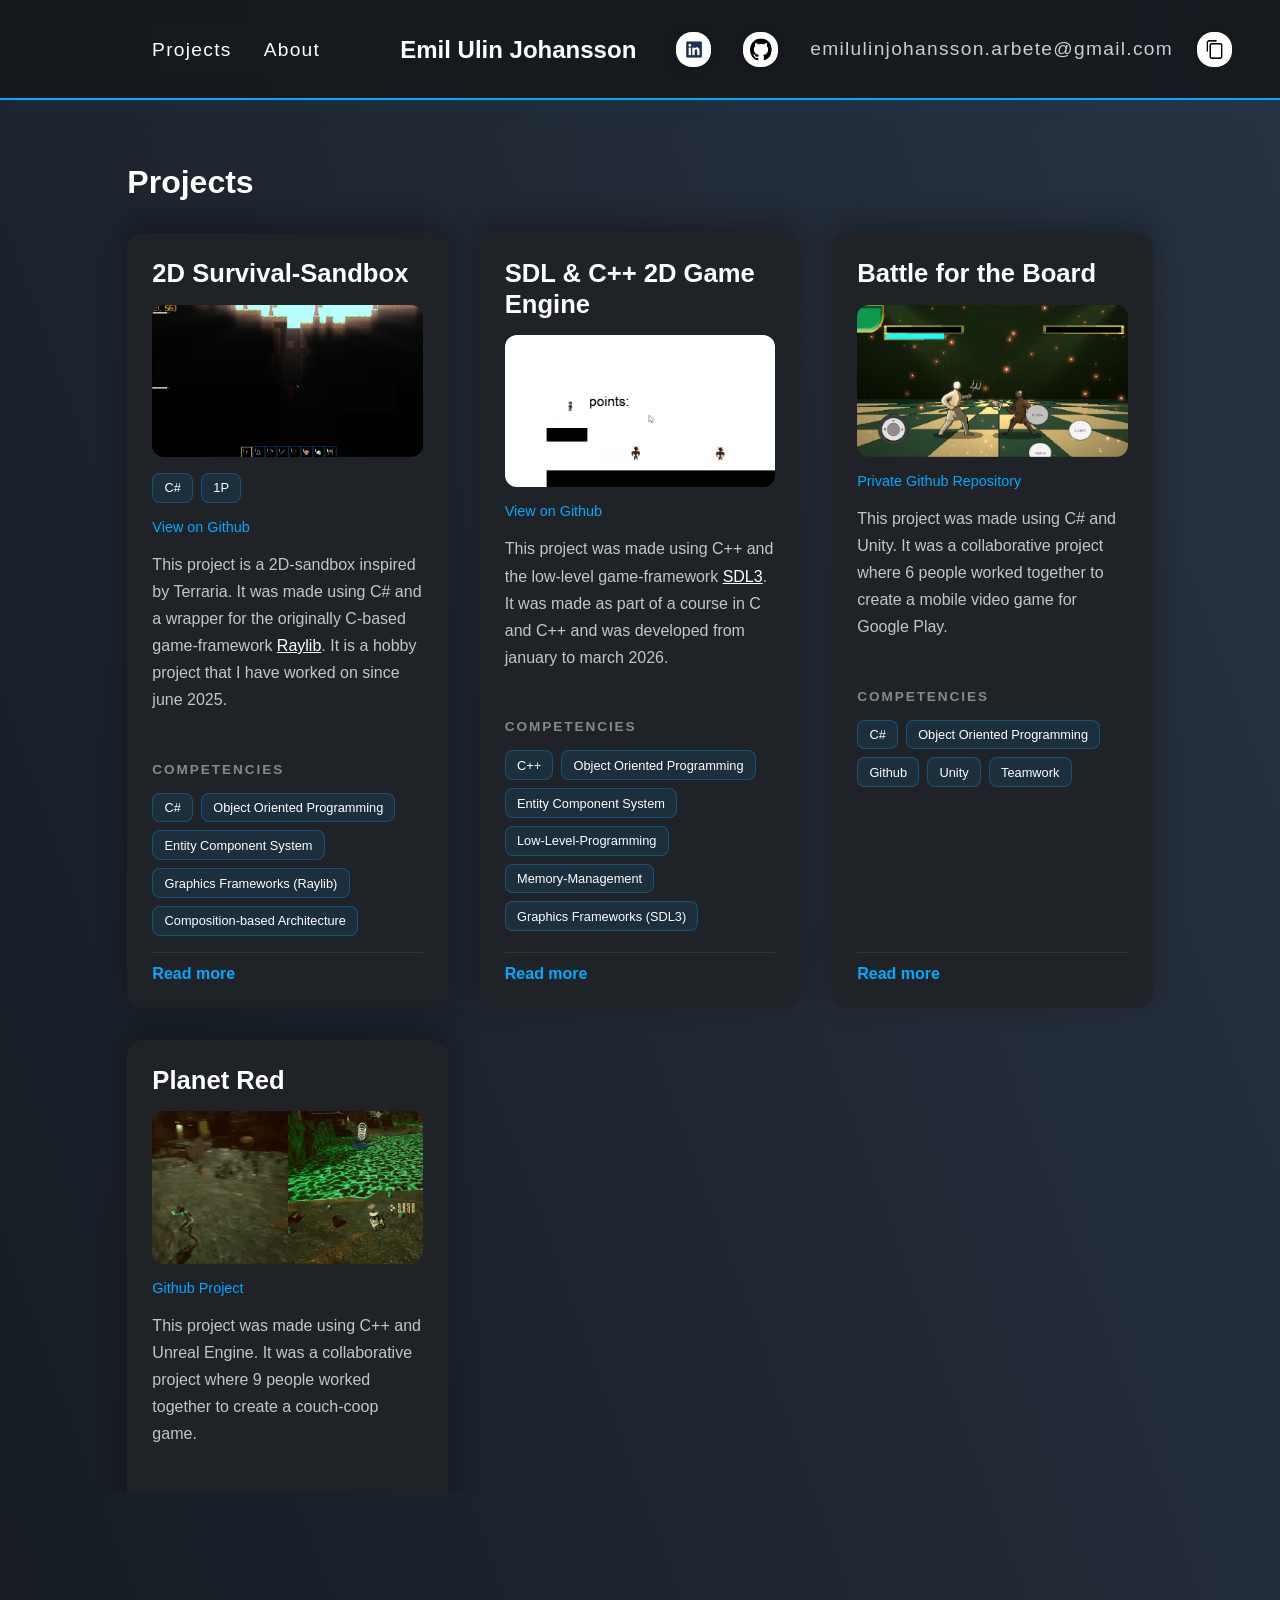
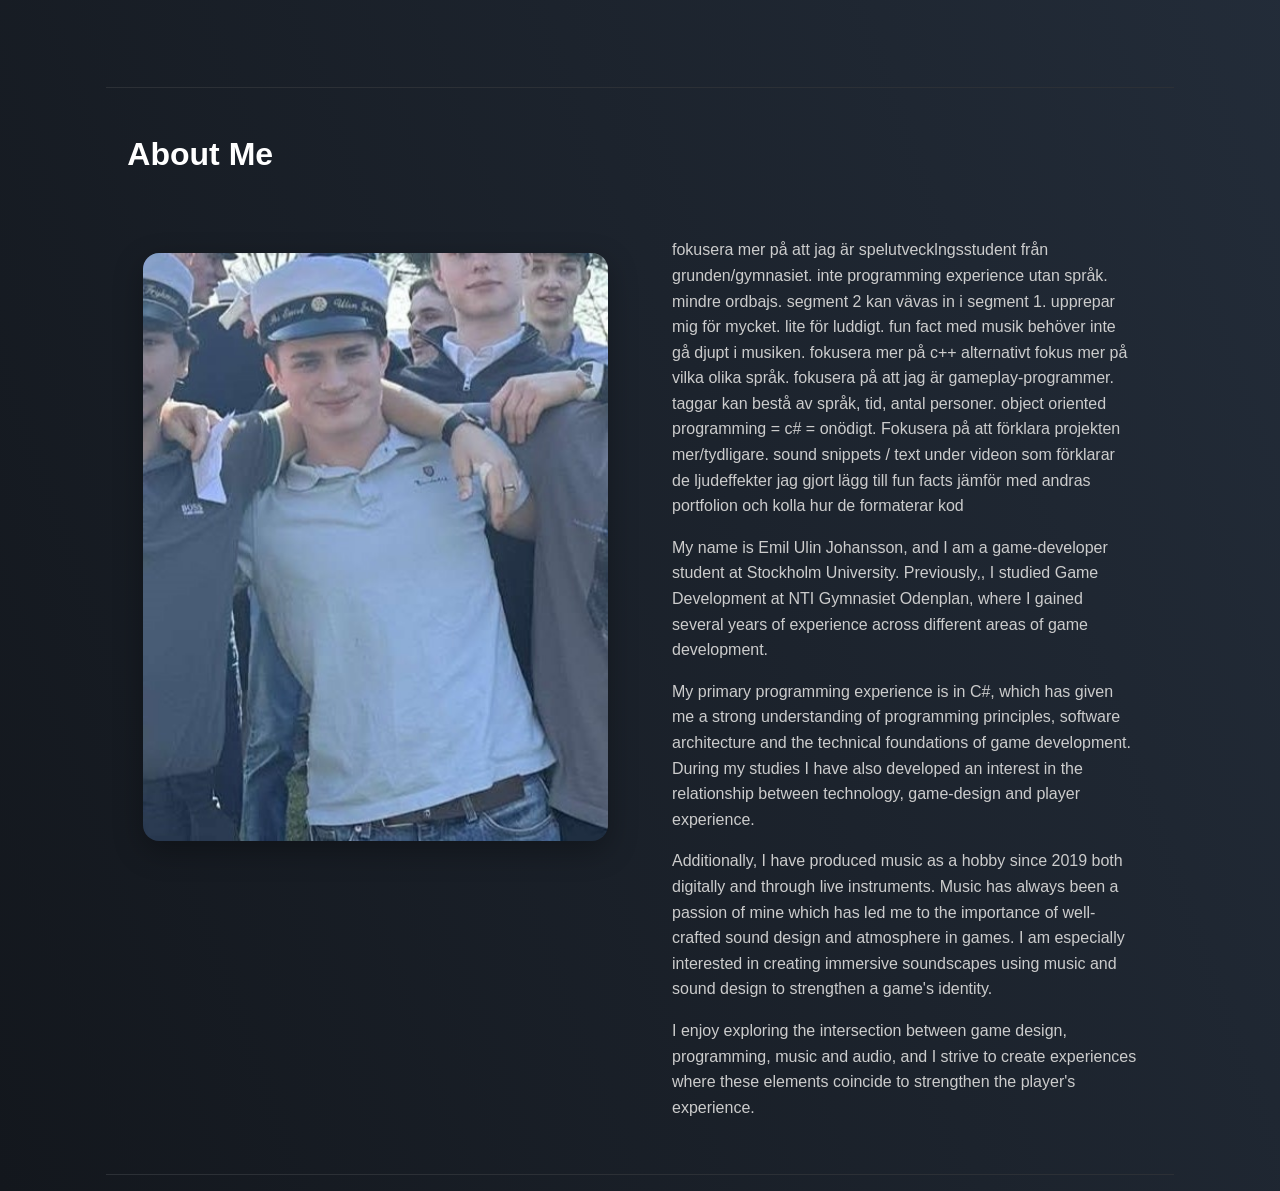
==== index.html @ 8c4f2441 "Update index.html" ====
<!DOCTYPE html>
<html lang="en">

<head>
    <meta charset="UTF-8">
    <meta name="viewport" content="width=device-width, initial-scale=1.0">
    <title>Emil Ulin Johansson</title>
    <link rel="stylesheet" href="styles.css">
    <link rel="stylesheet" href="https://cdnjs.cloudflare.com/ajax/libs/animate.css/4.1.1/animate.min.css" />
    <link rel="stylesheet" href="projectstyles.css">
    <script src="script.js" defer></script>
</head>

<body>

    <nav class="navbar">
        <ul class="nav-list">
            <!--  <li><a href="#home">Home</a></li>-->
            <li><a href="#projects">Projects</a></li>
            <li><a href="#about">About</a></li>
        </ul>
        <h1>
            Emil Ulin Johansson
        </h1>

        <ul class="nav-list">
            <li><a href="https://www.linkedin.com/in/emilulinjohansson/"><img src="linkedin-brands-solid.png"
                        alt=""></a></li>
            <li><a href="https://github.com/emilte21a"><img src="github.png" alt=""></a></li>
            <li>
                <p>emilulinjohansson.arbete@gmail.com</p><button id="copyButton" type="button"><img src="copy.png"
                        alt="copy snippet"></button>
            </li>
        </ul>

    </nav>


    <div class="container">
        <div id="projects" class="content">
            <h2>Projects</h2>
            <div class="projectscontainer" id="projectSectionContent">
                <!-- PROJECT 1-->
                <div class="projectdisplay">
                    <h1>2D Survival-Sandbox</h1>
                    <img src="sandbox.gif" alt="2D-Survival-Sandbox" class="project-image">
                    <ul>
                        <li>C#</li>
                        <li>1P</li>
                    </ul>
                    <a href="https://github.com/emilte21a/EpicRaylibGame.git">View on Github</a>
                    <p class="description">
                        This project is a 2D-sandbox inspired by Terraria. It was made using C# and a wrapper for the originally
                        C-based game-framework <a href="https://www.raylib.com/">Raylib</a>.
                        It is a hobby project that I have worked on since june 2025.
                    </p>
                    <h3>
                        Competencies
                    </h3>
                    <ul>
                        <li>C#</li>
                        <li>Object Oriented Programming</li>
                        <li>Entity Component System</li>
                        <li>Graphics Frameworks (Raylib)</li>
                        <li>Composition-based Architecture</li>
                    </ul>

                    <a href="" class="readmorebutton"> Read more</a>
                </div>
                <!-- PROJECT 2-->
                <div class="projectdisplay">
                    <h1>SDL & C++ 2D Game Engine</h1>
                    <img src="cprog.gif" alt="Project 1" class="project-image">
                    <a href="https://github.com/emilte21a/GRUPP69_PROJECT.git">View on Github</a>
                    <p class="description">
                        This project was made using C++ and the low-level game-framework <a
                            href="https://wiki.libsdl.org/SDL3/FrontPage">SDL3</a>.
                        It was made as part of a course in C and C++
                        and was developed from january to march 2026.
                    </p>
                    <h3>
                        Competencies
                    </h3>
                    <ul>
                        <li>C++</li>
                        <li>Object Oriented Programming</li>
                        <li>Entity Component System</li>
                        <li>Low-Level-Programming</li>
                        <li>Memory-Management</li>
                        <li>Graphics Frameworks (SDL3)</li>
                    </ul>

                    <a href="" class="readmorebutton"> Read more</a>
                </div>
                <!-- PROJECT 3-->
                <div class="projectdisplay">
                    <h1>Battle for the Board</h1>
                    <img src="battlefortheboard.png" alt="BattleForTheBoard" class="project-image">
                    <a>Private Github Repository</a>
                    <p class="description">
                        This project was made using C# and Unity. It was a collaborative project where 6 people
                        worked together to create a mobile video game for Google Play.
                    </p>
                    <h3>
                        Competencies
                    </h3>
                    <ul>
                        <li>C#</li>
                        <li>Object Oriented Programming</li>
                        <li>Github</li>
                        <li>Unity</li>
                        <li>Teamwork</li>
                    </ul>

                    <a href="project3.html" class="readmorebutton"> Read more</a>
                </div>
                <!-- PROJECT 4-->
                <div class="projectdisplay">
                    <h1>Planet Red</h1>
                    <img src="planetred.gif" alt="PlanetRed" class="project-image">
                    <a href="https://github.com/ericpierrkarvan/SPM26_Grupp1.git">Github Project</a>
                    <p class="description">
                        This project was made using C++ and Unreal Engine. It was a collaborative project where 9 people
                        worked together to create a couch-coop game.
                    </p>
                    <h3>
                        Competencies
                    </h3>
                    <ul>
                        <li>C++</li>
                        <li>Component Based Architecture</li>
                        <li>Github</li>
                        <li>Unreal Engine</li>
                    </ul>

                    <a href="project4.html" class="readmorebutton"> Read more</a>
                </div>
            </div>
        </div>

        <div id="about" class="content">
            <h2>About Me</h2>
            <div id="aboutSection" class="aboutSectionContent">
                <div class="project-media">
                    <img src="jag3.jpg" alt="">
                </div>
                <div>
                    <p>
                        fokusera mer på att jag är spelutvecklngsstudent från grunden/gymnasiet.
                        inte programming experience utan språk.
                        mindre ordbajs.

                        segment 2 kan vävas in i segment 1.

                        upprepar mig för mycket.

                        lite för luddigt.

                        fun fact med musik behöver inte gå djupt i musiken.

                        fokusera mer på c++ alternativt fokus mer på vilka olika språk.

                        fokusera på att jag är gameplay-programmer.

                        taggar kan bestå av språk, tid, antal personer.

                        object oriented programming = c# = onödigt.

                        Fokusera på att förklara projekten mer/tydligare.

                        sound snippets / text under videon som förklarar de ljudeffekter jag gjort

                        lägg till fun facts 

                        jämför med andras portfolion och kolla hur de formaterar kod
                    </p>
                    <p>My name is Emil Ulin Johansson, and I am a game-developer student at Stockholm University.
                        Previously,, I studied Game Development at NTI Gymnasiet Odenplan, where I gained several
                        years of
                        experience across different areas of game development.
                    </p>
                    <p>
                        My primary programming experience is in C#, which has given me a strong understanding of
                        programming principles,
                        software architecture and the technical foundations of game development. During my studies I
                        have also developed
                        an interest in the relationship between technology, game-design and player experience.
                    </p>
                    <p>
                        Additionally, I have produced music as a hobby since 2019 both digitally and through live
                        instruments.
                        Music has always been a passion of mine which has led me to the importance of well-crafted sound
                        design
                        and atmosphere in games. I am especially interested in creating immersive soundscapes using
                        music and sound
                        design to strengthen a game's identity.

                    </p>

                    <p>
                        I enjoy exploring the intersection between game design, programming, music and audio, and I
                        strive to create
                        experiences where these elements coincide to strengthen the player's experience.
                    </p>
                </div>
            </div>
        </div>
    </div>
</body>

</html>
---- styles.css ----
@keyframes fadeIn {
    0% {
        opacity: 0;
    }

    50% {
        opacity: 0.7;
    }

    100% {
        opacity: 1;
    }
}

:root {
    --bg: #1e1e1e;
    --card: #1f2227;
    --cardHover: #2c3036;
    --text: #ffffff;
    --accent: #00aaff;
    --mutedAccent: #00aaff3a;
    --navbarHeight: 100px;
}

#projects,
#about,
#home {
    scroll-margin-top: var(--navbarHeight);
}

* {
    box-sizing: border-box;
}

html {
    scroll-behavior: smooth !important;
}

body {
    background: linear-gradient(70deg, #13171d 0%, #283342 100%, #111214 100%);
    margin: 0;
    padding-top: var(--navbarHeight);
    color: var(--text);
    font-family: 'Trebuchet MS', 'Lucida Sans Unicode', 'Lucida Grande', 'Lucida Sans', Arial, sans-serif;

}

.content {
    display: flex;
    flex-direction: column;
    justify-content: center;
    height: 100%;
    padding: 2%;
    color: var(--text);

    border-bottom: 1px solid var(--cardHover);
}

.navbar {
    position: fixed;
    top: 0;
    left: 0;
    right: 0;

    display: grid;
    grid-template-columns: 1fr auto 1fr;
    justify-content: center;
    align-items: center;
    width: 100vw;
    height: var(--navbarHeight);
    padding: 0 2rem;

    color: var(--text);
    z-index: 1000;

    background: #15171acc;
    border-bottom: 2px solid var(--accent);
    backdrop-filter: blur(12px);
    -webkit-backdrop-filter: blur(12px);
    box-shadow: 0 4px 20px #00aaff14;
}

.navbar>h1 {

    font-size: 1.5rem;
    white-space: nowrap;

    color: var(--text);
}

.nav-list {
    display: flex;
    justify-content: center;
    align-items: center;
    gap: 2rem;
}

.nav-list li {
    list-style: none;
    display: flex;
    margin: 0px;
    font-size: 1.2rem;

    letter-spacing: 0.08rem;
    transition: color 0.2s ease;
    position: relative;
    align-items: center;
}

.nav-list li p {
    margin: 0 0.5rem 0 0;
    color: #ccc;
}

.nav-list li a {
    text-decoration: none;
    color: var(--text);
    display: flex;
    align-items: center;
}

.nav-list li a:hover {
    color: var(--accent);
}

.nav-list li a.active {
    color: var(--accent);
    border-bottom: 2px solid var(--accent);
    padding-bottom: 0.2rem;
}

.nav-list li a img,
.nav-list li button img {
    max-width: 35px;
    height: auto;
    padding: 0.4rem;
    background-color: var(--text);
    box-shadow: 0px 0px 10px 1px rgba(0, 0, 0, 0.2);
    border-radius: 1rem;
    display: block;
}

.nav-list li a img:hover,
.nav-list li button img:hover {
    box-shadow: 0px 0px 10px 1px var(--accent);
}

.nav-list li button {
    padding: 1rem;
    border: none;
    background: none;
}

.nav-list li button:hover {
    color: var(--accent);
}

.nav-list li button:active {

    color: var(--bg);
}

.container {
    display: flex;
    flex-direction: column;
    width: 100%;
    height: 100%;
    max-width: 1100px;
    margin: 0 auto;
    padding: 1rem;

}

h1 {
    font-size: 1.5rem;
}

h1 span {
    color: var(--accent);
}

h2 {
    font-size: 2rem;
    margin-bottom: 2rem;
}

p {
    color: #ccc;
    line-height: 1.6;
}

@media (max-width: 968px) {
    :root {
        --navbarHeight: 80px;
    }

    .navbar {
        padding: 0 1rem;
    }

    .navbar>h1 {
        font-size: 1.2rem;
    }

    .nav-list {
        gap: 1rem;
    }

    .nav-list li {
        font-size: 0.95rem;
    }
}

@media(max-width:800px) {

    :root {
        --navbarheight: 65px;
    }

    .navbar {
        display: flex;
        justify-content: space-between;
        padding: 0 1rem;
    }

    .nav-list li p {
        display: none;
    }

    .nav-list {
        gap: 0.75rem;
    }

    .nav-list li a img,
    .nav-list li button img {
        max-width: 32px;
        padding: 0.35rem;
    }
}
---- projectstyles.css ----
.projectdisplay {
    background: var(--card);
    border: 1px solid transparent;
    border-radius: 1rem;
    padding: 1.5rem;

    gap: 1rem;

    animation: fadeIn 0.6s ease forwards;

    display: flex;
    flex-direction: column;

    transition:
        background 150ms ease,
        transform 150ms ease,
        box-shadow 150ms ease,
        border-color 150ms ease;

     box-shadow:  0px -10px 30px rgba(0, 0, 0, 0.3);
}

.projectdisplay:hover {
    background: var(--cardHover);
    transform: translateY(-4px);

    box-shadow: 0 10px 30px var(--mutedAccent);
    border: 1px solid var(--accent);
}

.projectdisplay a {
    color: var(--text);
    
}

.projectdisplay a:hover {
    color: var(--accent);
}

.projectdisplay .readmorebutton {
    margin-top: auto;
    padding-top: 0.75rem;

    color: var(--accent);
    text-decoration: none;
    font-weight: bold;

    border-top: 1px solid rgba(255, 255, 255, 0.08);
}

.projectdisplay .readmorebutton:hover {
    color: var(--text);
}

.projectdisplay>a:not(.readmorebutton) {
    font-size: 0.9rem;
    color: var(--accent);
    text-decoration: none;
    width: fit-content;
}

.projectdisplay>a:not(.readmorebutton):hover {
    text-decoration: underline;
}

.projectdisplay h1 {
    font-size: clamp(1.3rem, 2vw, 1.6rem);
    line-height: 1.2;
    margin: 0;
    color: var(--text);
    overflow-wrap: break-word;
}

.projectdisplay h3 {
    margin: 0;
    padding-top: 0.5rem;

    font-size: 0.85rem;
    text-transform: uppercase;
    letter-spacing: 0.12rem;

    color: #888;
}

.description,
.project-section p {
    max-width: 750px;
    margin: 0 0 1.5rem;
    line-height: 1.7;
    color: #c5c5c5;
}


.projectdisplay ul {
    display: flex;
    flex-wrap: wrap;
    gap: 0.5rem;

    padding: 0;
    margin: 0;

    list-style: none;
}

.projectdisplay li,
.project-tags li {
    background: #00aaff1a;
    border: 1px solid #00aaff4d;
    color: var(--text);

    padding: 0.4rem 0.7rem;
    border-radius: 0.5rem;

    font-size: 0.8rem;
}

.projectscontainer {
    display: grid;
    grid-template-columns: repeat(auto-fit, minmax(300px, 1fr));
    gap: 2rem;
    align-items: stretch;
}

.project-image {
    width: 100%;
    aspect-ratio: 16 / 9;
    object-fit: cover;
    border-radius: 0.75rem;
    display: block;
}

.project-header {
    padding: 4rem 0 3rem;
    border-bottom: 1px solid var(--cardHover);
}

.project-header h1 {
    margin: 0 0 1rem;

    font-size: clamp(2.2rem, 5vw, 4rem);
    line-height: 1.1;
}

.project-section h2 {
    margin: 0 0 1.5rem;
    font-size: 2rem;
}

.project-section h3 {
    margin-top: 2rem;
    color: var(--text-subtle);
    font-size: 0.9rem;
    text-transform: uppercase;
    letter-spacing: 0.12rem;
}

.project-section {
    padding: 3rem 0;

    border-bottom: 1px solid var(--cardHover);

}

.aboutSectionContent {
    display: grid;
    grid-template-columns: repeat(auto-fit, minmax(300px, 1fr));
    gap: 2rem;
}

.aboutSectionContent div {
    padding: 1rem;
    width: 100%;
}

.aboutSectionContent div img {
    width: 100%;
}

#home header {
    font-size: 5rem;
    animation: fadeInLeft;
    animation-duration: 1s;
}

.project-tags {
    display: flex;
    flex-wrap: wrap;
    gap: 0.5rem;
    margin: 0;
    padding: 0;
    list-style: none;
}

.project-media {
    width: 100%;
    margin-top: 2rem;
}

.project-media video,
.project-media img {
    display: block;
    width: 100%;
    height: auto;
    border-radius: 1rem;
    background: var(--card);
    box-shadow: 0 10px 30px rgba(0, 0, 0, 0.3);
}

.code-block {
    overflow-x: auto;
    margin: 1rem 0 0;
    padding: 1.5rem;
    background: var(--card);
    border: 1px solid var(--card-hover);
    border-radius: 1rem;
    color: var(--text);
    font-family: 'Consolas', 'Courier New', monospace;
    line-height: 1.6;
}

.audio-list {
    display: grid;
    grid-template-columns: repeat(auto-fit, minmax(280px, 1fr));
    gap: 1rem;
    margin-top: 2rem;
}

.audio-item {
    padding: 1.5rem;
    background: var(--card);
    border: 1px solid transparent;
    border-radius: 1rem;
    transition: background 150ms ease, transform 150ms ease, border-color 150ms ease;
}

.audio-item:hover {
    background: var(--card-hover);
    border-color: var(--accent);
    transform: translateY(-3px);
}

.audio-item h3 {
    margin-top: 0;
}

.audio-item audio {
    width: 100%;
}

@media (max-width: 600px) {
    :root {
        --navbar-height: 70px;
    }

    .navbar {
        padding: 0 1rem;
    }

    .container {
        width: min(calc(100% - 2rem), var(--content-width));
    }

    .project-header {
        padding: 3rem 0 2rem;
    }

    .project-section {
        padding: 2rem 0;
    }

    .project-section h2 {
        font-size: 1.6rem;
    }
}
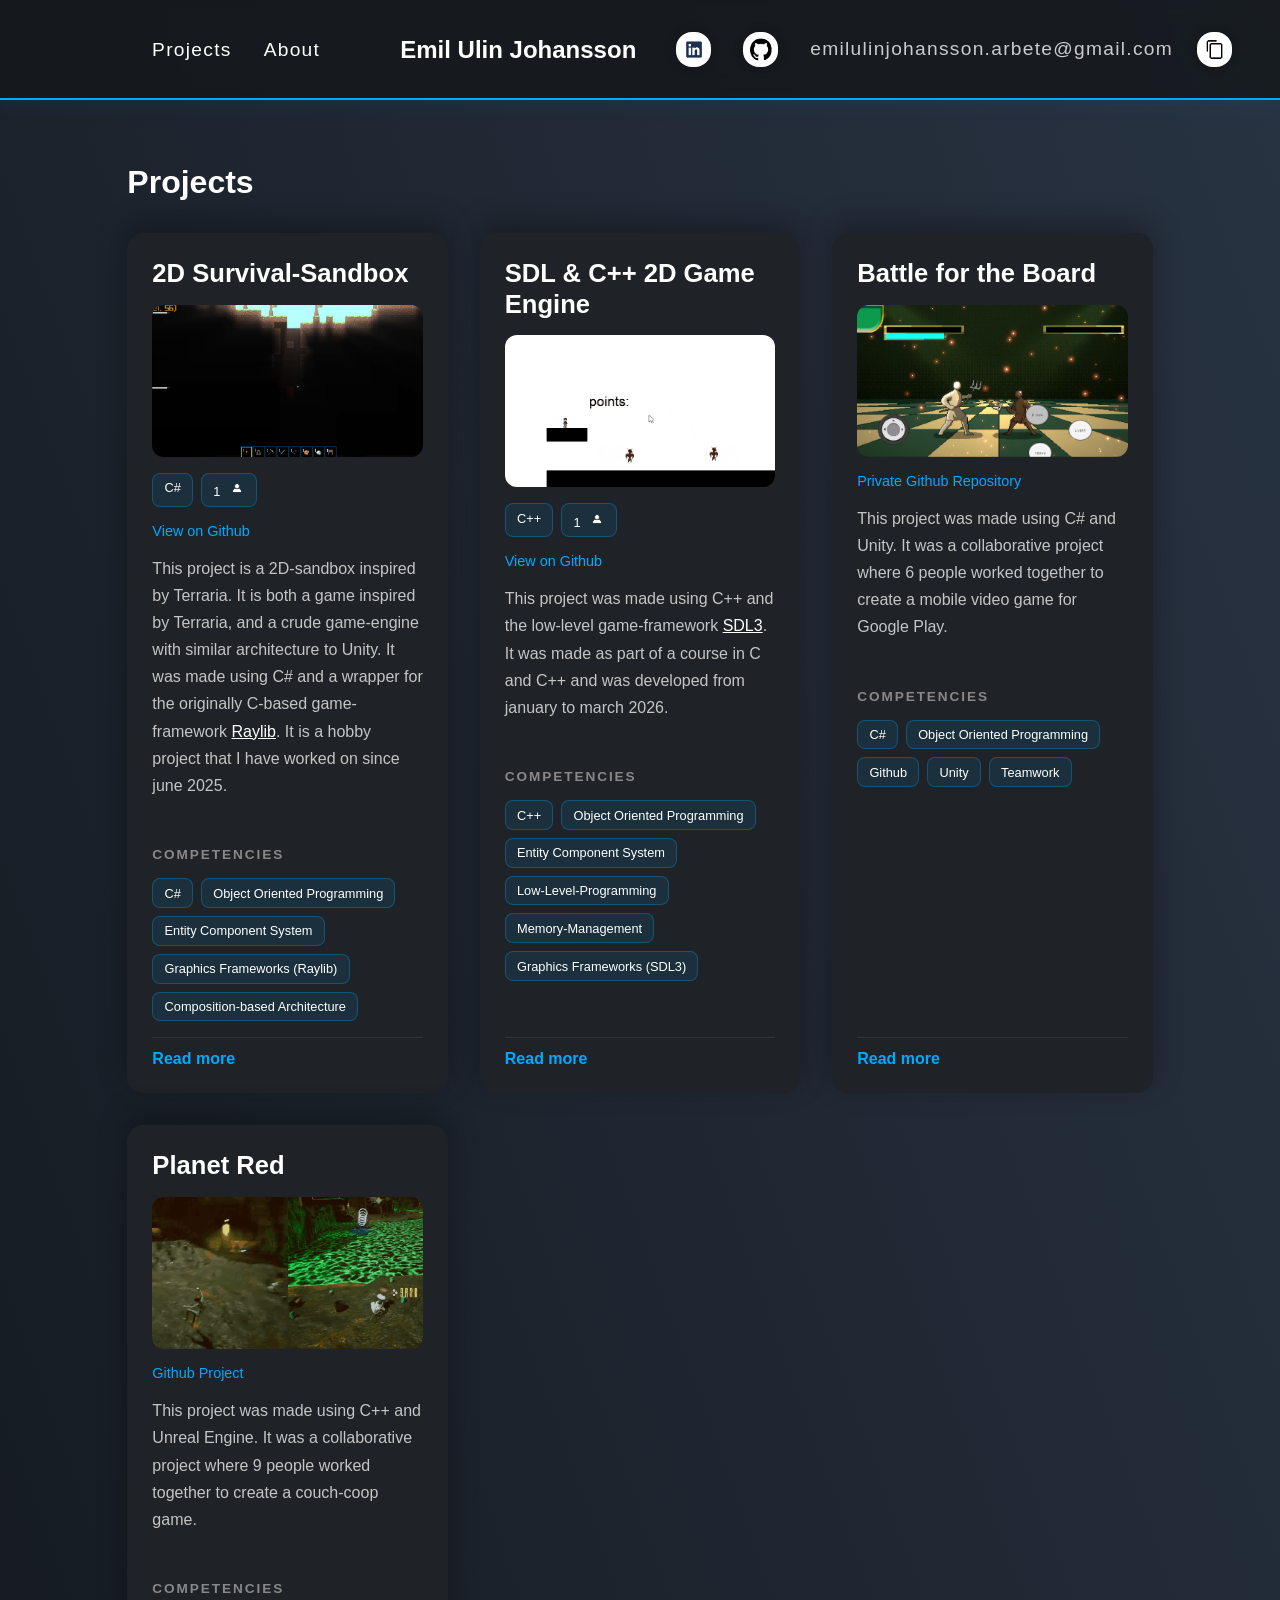
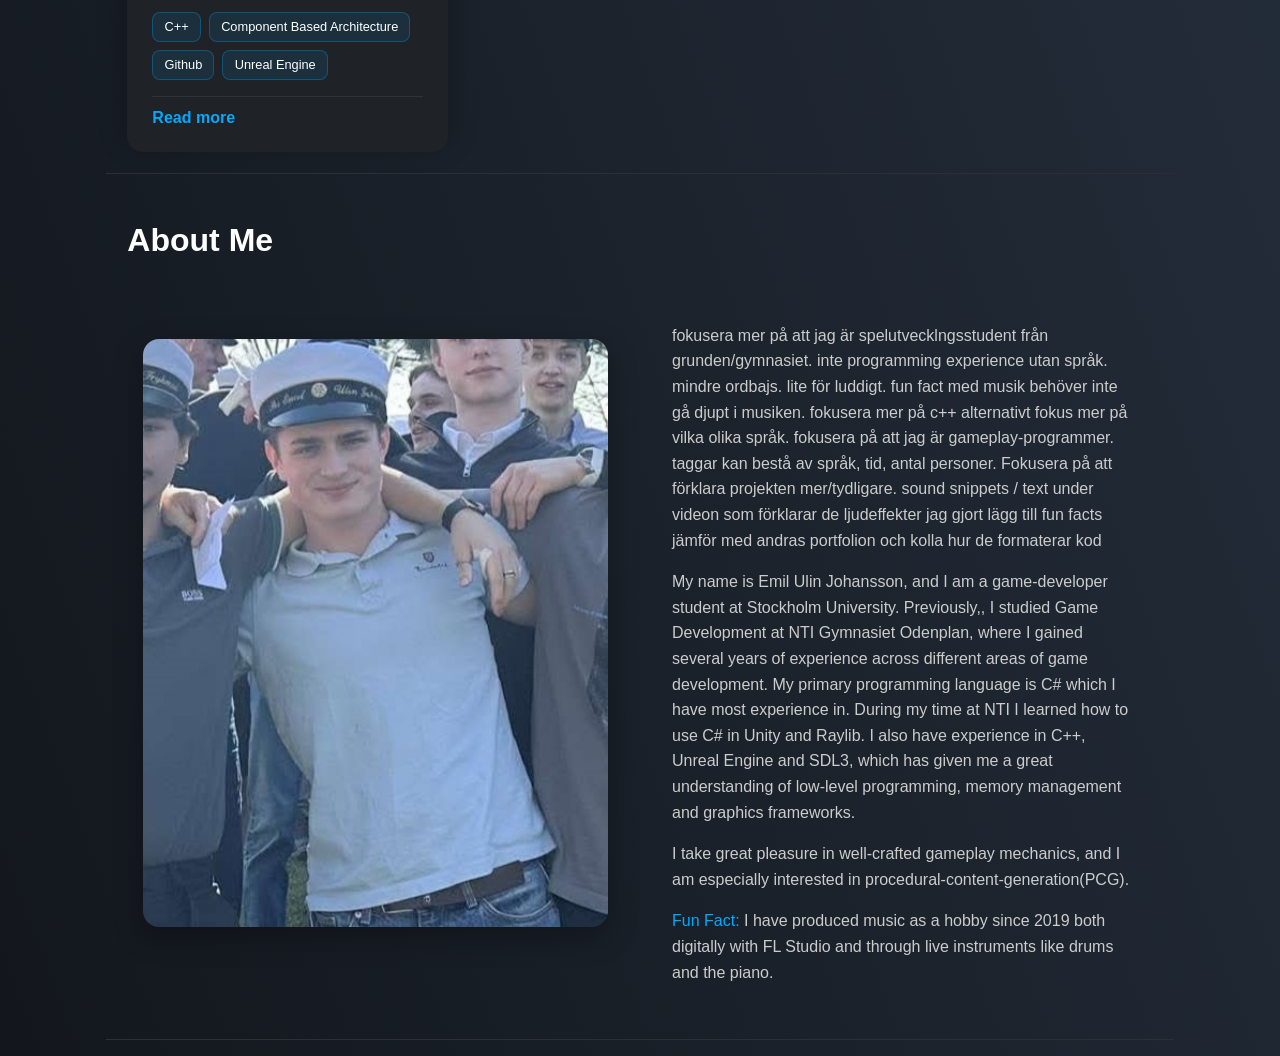
==== commit 2daaa78d: "skolarbete" ====
--- a/index.html
+++ b/index.html
@@ -46,11 +46,13 @@
                     <img src="sandbox.gif" alt="2D-Survival-Sandbox" class="project-image">
                     <ul>
                         <li>C#</li>
-                        <li>1P</li>
+                        <li>1 <img src="personicon.webp" alt="person"></li>
                     </ul>
                     <a href="https://github.com/emilte21a/EpicRaylibGame.git">View on Github</a>
                     <p class="description">
-                        This project is a 2D-sandbox inspired by Terraria. It was made using C# and a wrapper for the originally
+                        This project is a 2D-sandbox inspired by Terraria. It is both a game inspired by Terraria, and a crude game-engine 
+                        with similar architecture to Unity.
+                        It was made using C# and a wrapper for the originally
                         C-based game-framework <a href="https://www.raylib.com/">Raylib</a>.
                         It is a hobby project that I have worked on since june 2025.
                     </p>
@@ -71,6 +73,10 @@
                 <div class="projectdisplay">
                     <h1>SDL & C++ 2D Game Engine</h1>
                     <img src="cprog.gif" alt="Project 1" class="project-image">
+                    <ul>
+                        <li>C++</li>
+                        <li>1 <img src="personicon.webp" alt="person"></li>
+                    </ul>
                     <a href="https://github.com/emilte21a/GRUPP69_PROJECT.git">View on Github</a>
                     <p class="description">
                         This project was made using C++ and the low-level game-framework <a
@@ -150,10 +156,6 @@
                         inte programming experience utan språk.
                         mindre ordbajs.
 
-                        segment 2 kan vävas in i segment 1.
-
-                        upprepar mig för mycket.
-
                         lite för luddigt.
 
                         fun fact med musik behöver inte gå djupt i musiken.
@@ -163,8 +165,6 @@
                         fokusera på att jag är gameplay-programmer.
 
                         taggar kan bestå av språk, tid, antal personer.
-
-                        object oriented programming = c# = onödigt.
 
                         Fokusera på att förklara projekten mer/tydligare.
 
@@ -176,31 +176,19 @@
                     </p>
                     <p>My name is Emil Ulin Johansson, and I am a game-developer student at Stockholm University.
                         Previously,, I studied Game Development at NTI Gymnasiet Odenplan, where I gained several
-                        years of
-                        experience across different areas of game development.
+                        years of experience across different areas of game development.
+                    
+                        My primary programming language is C# which I have most experience in. During my time at NTI I 
+                        learned how to use C# in Unity and Raylib. I also have experience in C++, Unreal Engine and SDL3, which has
+                        given me a great understanding of low-level programming, memory management and graphics frameworks. 
                     </p>
                     <p>
-                        My primary programming experience is in C#, which has given me a strong understanding of
-                        programming principles,
-                        software architecture and the technical foundations of game development. During my studies I
-                        have also developed
-                        an interest in the relationship between technology, game-design and player experience.
-                    </p>
-                    <p>
-                        Additionally, I have produced music as a hobby since 2019 both digitally and through live
-                        instruments.
-                        Music has always been a passion of mine which has led me to the importance of well-crafted sound
-                        design
-                        and atmosphere in games. I am especially interested in creating immersive soundscapes using
-                        music and sound
-                        design to strengthen a game's identity.
-
+                        I take great pleasure in well-crafted gameplay mechanics, and I am especially interested in procedural-content-generation(PCG). 
                     </p>
 
                     <p>
-                        I enjoy exploring the intersection between game design, programming, music and audio, and I
-                        strive to create
-                        experiences where these elements coincide to strengthen the player's experience.
+                        <span>Fun Fact:</span> I have produced music as a hobby since 2019 both digitally with FL Studio and through 
+                        live instruments like drums and the piano.
                     </p>
                 </div>
             </div>
--- a/styles.css
+++ b/styles.css
@@ -189,6 +189,10 @@
     line-height: 1.6;
 }
 
+p span {
+    color: var(--accent);
+}
+
 @media (max-width: 968px) {
     :root {
         --navbarHeight: 80px;
--- a/projectstyles.css
+++ b/projectstyles.css
@@ -114,6 +114,12 @@
     font-size: 0.8rem;
 }
 
+.projectdisplay li img {
+    width: 1rem;
+    height: 1rem;
+    margin-left: 0.3rem;
+}
+
 .projectscontainer {
     display: grid;
     grid-template-columns: repeat(auto-fit, minmax(300px, 1fr));
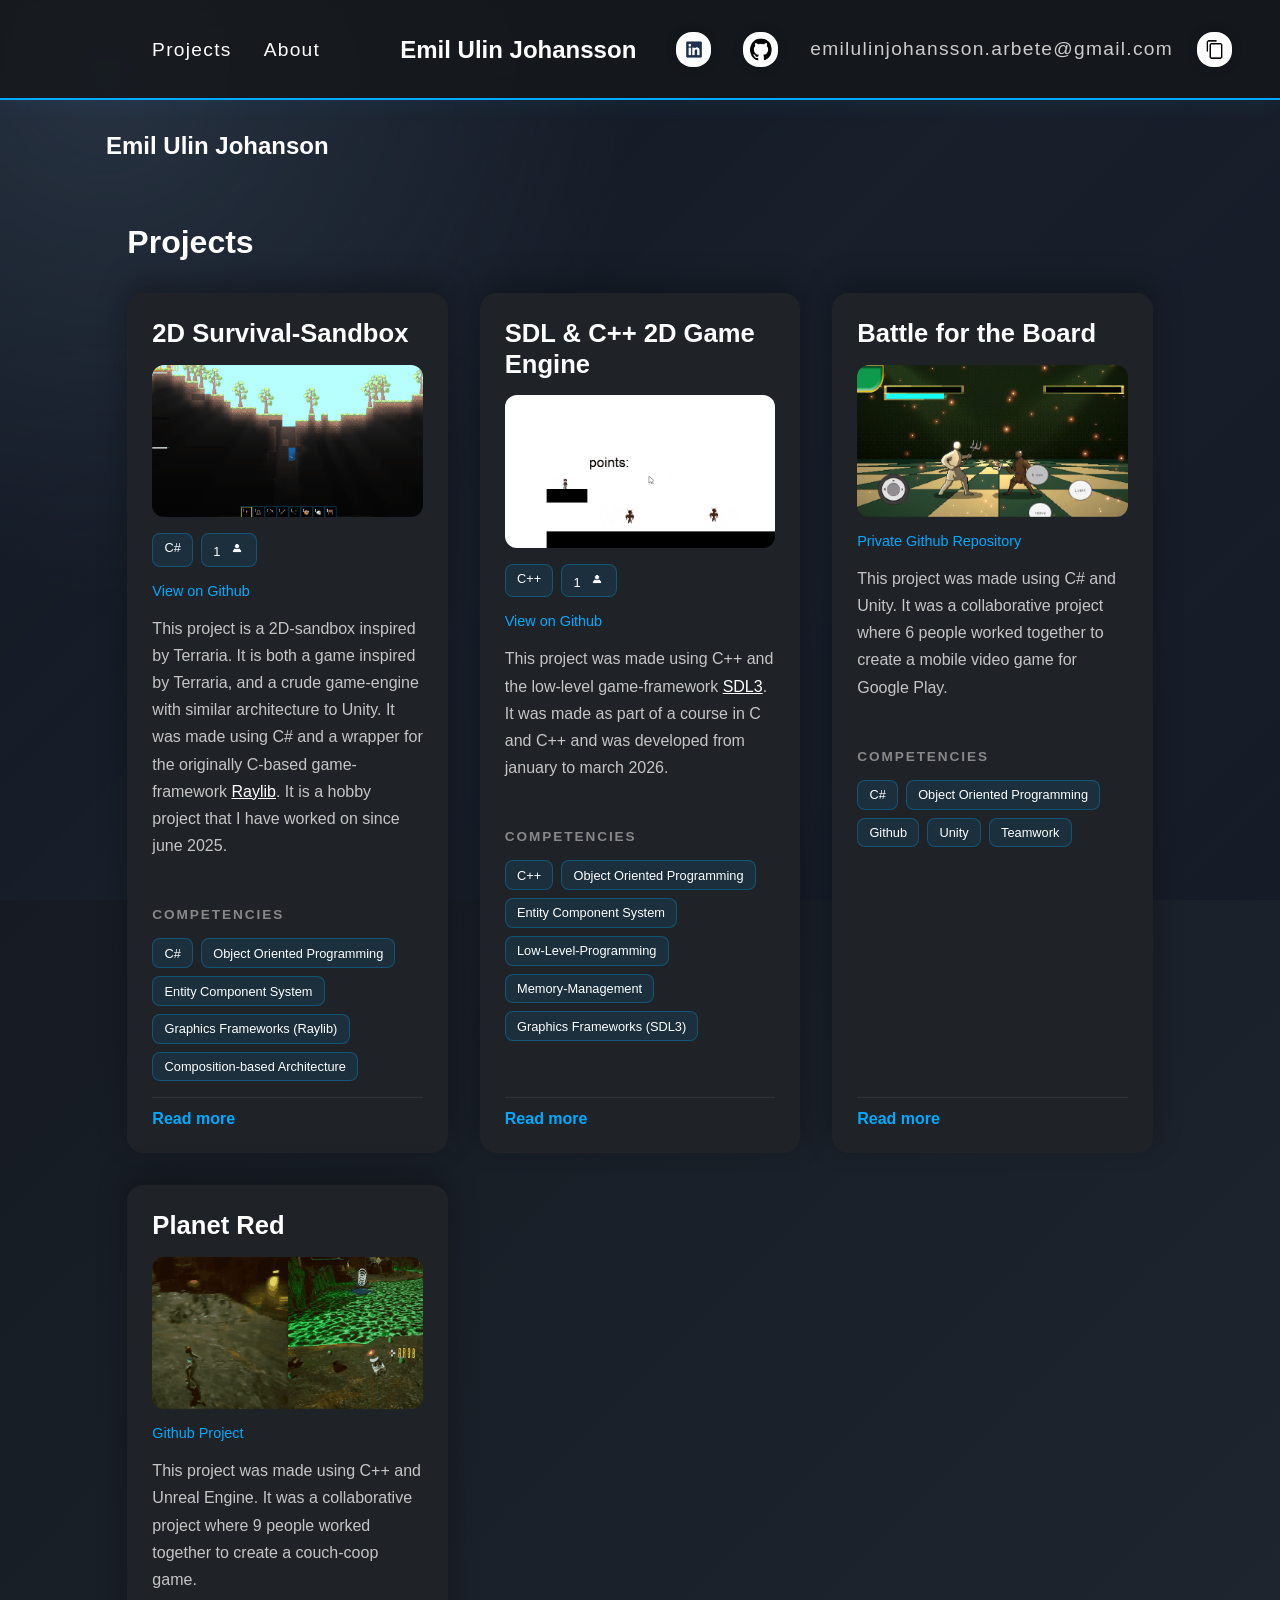
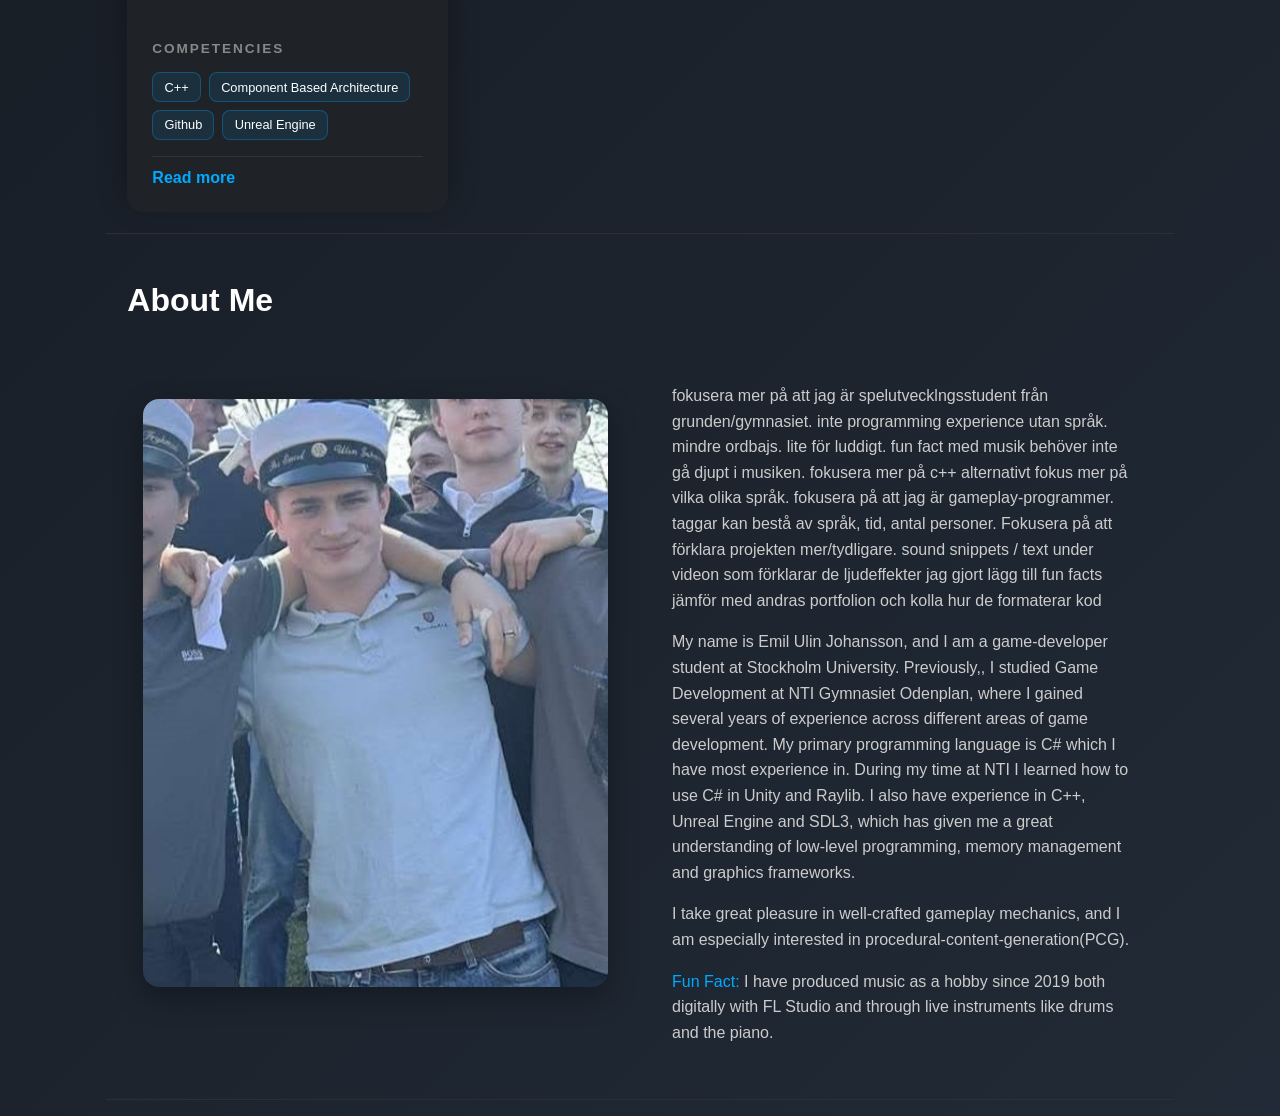
==== commit 074fb6c9: "jsdoaiwjd" ====
--- a/index.html
+++ b/index.html
@@ -12,7 +12,9 @@
 </head>
 
 <body>
-
+    <div class="bg">
+        <div class="bg-layer"></div>
+    </div>
     <nav class="navbar">
         <ul class="nav-list">
             <!--  <li><a href="#home">Home</a></li>-->
@@ -36,7 +38,11 @@
     </nav>
 
 
-    <div class="container">
+    <div class="container" id="container">
+        <div class="hero">
+            <h1>Emil Ulin Johanson</h1>
+        </div>
+
         <div id="projects" class="content">
             <h2>Projects</h2>
             <div class="projectscontainer" id="projectSectionContent">
@@ -50,7 +56,8 @@
                     </ul>
                     <a href="https://github.com/emilte21a/EpicRaylibGame.git">View on Github</a>
                     <p class="description">
-                        This project is a 2D-sandbox inspired by Terraria. It is both a game inspired by Terraria, and a crude game-engine 
+                        This project is a 2D-sandbox inspired by Terraria. It is both a game inspired by Terraria,
+                        and a crude game-engine
                         with similar architecture to Unity.
                         It was made using C# and a wrapper for the originally
                         C-based game-framework <a href="https://www.raylib.com/">Raylib</a>.
@@ -126,7 +133,8 @@
                     <img src="planetred.gif" alt="PlanetRed" class="project-image">
                     <a href="https://github.com/ericpierrkarvan/SPM26_Grupp1.git">Github Project</a>
                     <p class="description">
-                        This project was made using C++ and Unreal Engine. It was a collaborative project where 9 people
+                        This project was made using C++ and Unreal Engine. It was a collaborative project where 9
+                        people
                         worked together to create a couch-coop game.
                     </p>
                     <h3>
@@ -170,30 +178,36 @@
 
                         sound snippets / text under videon som förklarar de ljudeffekter jag gjort
 
-                        lägg till fun facts 
+                        lägg till fun facts
 
                         jämför med andras portfolion och kolla hur de formaterar kod
                     </p>
                     <p>My name is Emil Ulin Johansson, and I am a game-developer student at Stockholm University.
                         Previously,, I studied Game Development at NTI Gymnasiet Odenplan, where I gained several
                         years of experience across different areas of game development.
-                    
-                        My primary programming language is C# which I have most experience in. During my time at NTI I 
-                        learned how to use C# in Unity and Raylib. I also have experience in C++, Unreal Engine and SDL3, which has
-                        given me a great understanding of low-level programming, memory management and graphics frameworks. 
+
+                        My primary programming language is C# which I have most experience in. During my time at NTI
+                        I
+                        learned how to use C# in Unity and Raylib. I also have experience in C++, Unreal Engine and
+                        SDL3, which has
+                        given me a great understanding of low-level programming, memory management and graphics
+                        frameworks.
                     </p>
                     <p>
-                        I take great pleasure in well-crafted gameplay mechanics, and I am especially interested in procedural-content-generation(PCG). 
+                        I take great pleasure in well-crafted gameplay mechanics, and I am especially interested in
+                        procedural-content-generation(PCG).
                     </p>
 
                     <p>
-                        <span>Fun Fact:</span> I have produced music as a hobby since 2019 both digitally with FL Studio and through 
+                        <span>Fun Fact:</span> I have produced music as a hobby since 2019 both digitally with FL
+                        Studio and through
                         live instruments like drums and the piano.
                     </p>
                 </div>
             </div>
         </div>
     </div>
+
 </body>
 
 </html>
--- a/styles.css
+++ b/styles.css
@@ -12,8 +12,24 @@
     }
 }
 
+@keyframes gradient {
+    0% {
+        background-position: 0% 50%;
+    }
+
+    50% {
+        background-position: 100% 50%;
+    }
+
+    100% {
+        background-position: 0% 50%;
+    }
+}
+
 :root {
-    --bg: #1e1e1e;
+    --bg: #13171d;
+    --wave: #283342;
+
     --card: #1f2227;
     --cardHover: #2c3036;
     --text: #ffffff;
@@ -37,12 +53,43 @@
 }
 
 body {
-    background: linear-gradient(70deg, #13171d 0%, #283342 100%, #111214 100%);
+    background: linear-gradient(135deg, var(--bg), var(--wave), var(--bg));
     margin: 0;
     padding-top: var(--navbarHeight);
     color: var(--text);
     font-family: 'Trebuchet MS', 'Lucida Sans Unicode', 'Lucida Grande', 'Lucida Sans', Arial, sans-serif;
-
+    background-size: 300% 300%;
+    animation: gradient 15s ease infinite;
+    z-index: 0;
+}
+
+.bg {
+    position: fixed;
+    inset: 0;
+    overflow: hidden;
+    isolation: isolate;
+    z-index: 0;
+    pointer-events: none;
+}
+
+.bg-layer {
+    position: absolute;
+    inset: -12%;
+    background:
+        radial-gradient(circle at 20% 20%, var(--wave), transparent 30%),
+        linear-gradient(135deg, #101722, #1b24337e 50%, #0d132081);
+    background-size: cover;
+    background-position: center;
+    transform: translate3d(0, 0, 0) scale(1.12);
+    will-change: transform;
+    z-index: 0;
+}
+
+.navbar,
+.container,
+.content {
+    position: relative;
+    z-index: 1;
 }
 
 .content {
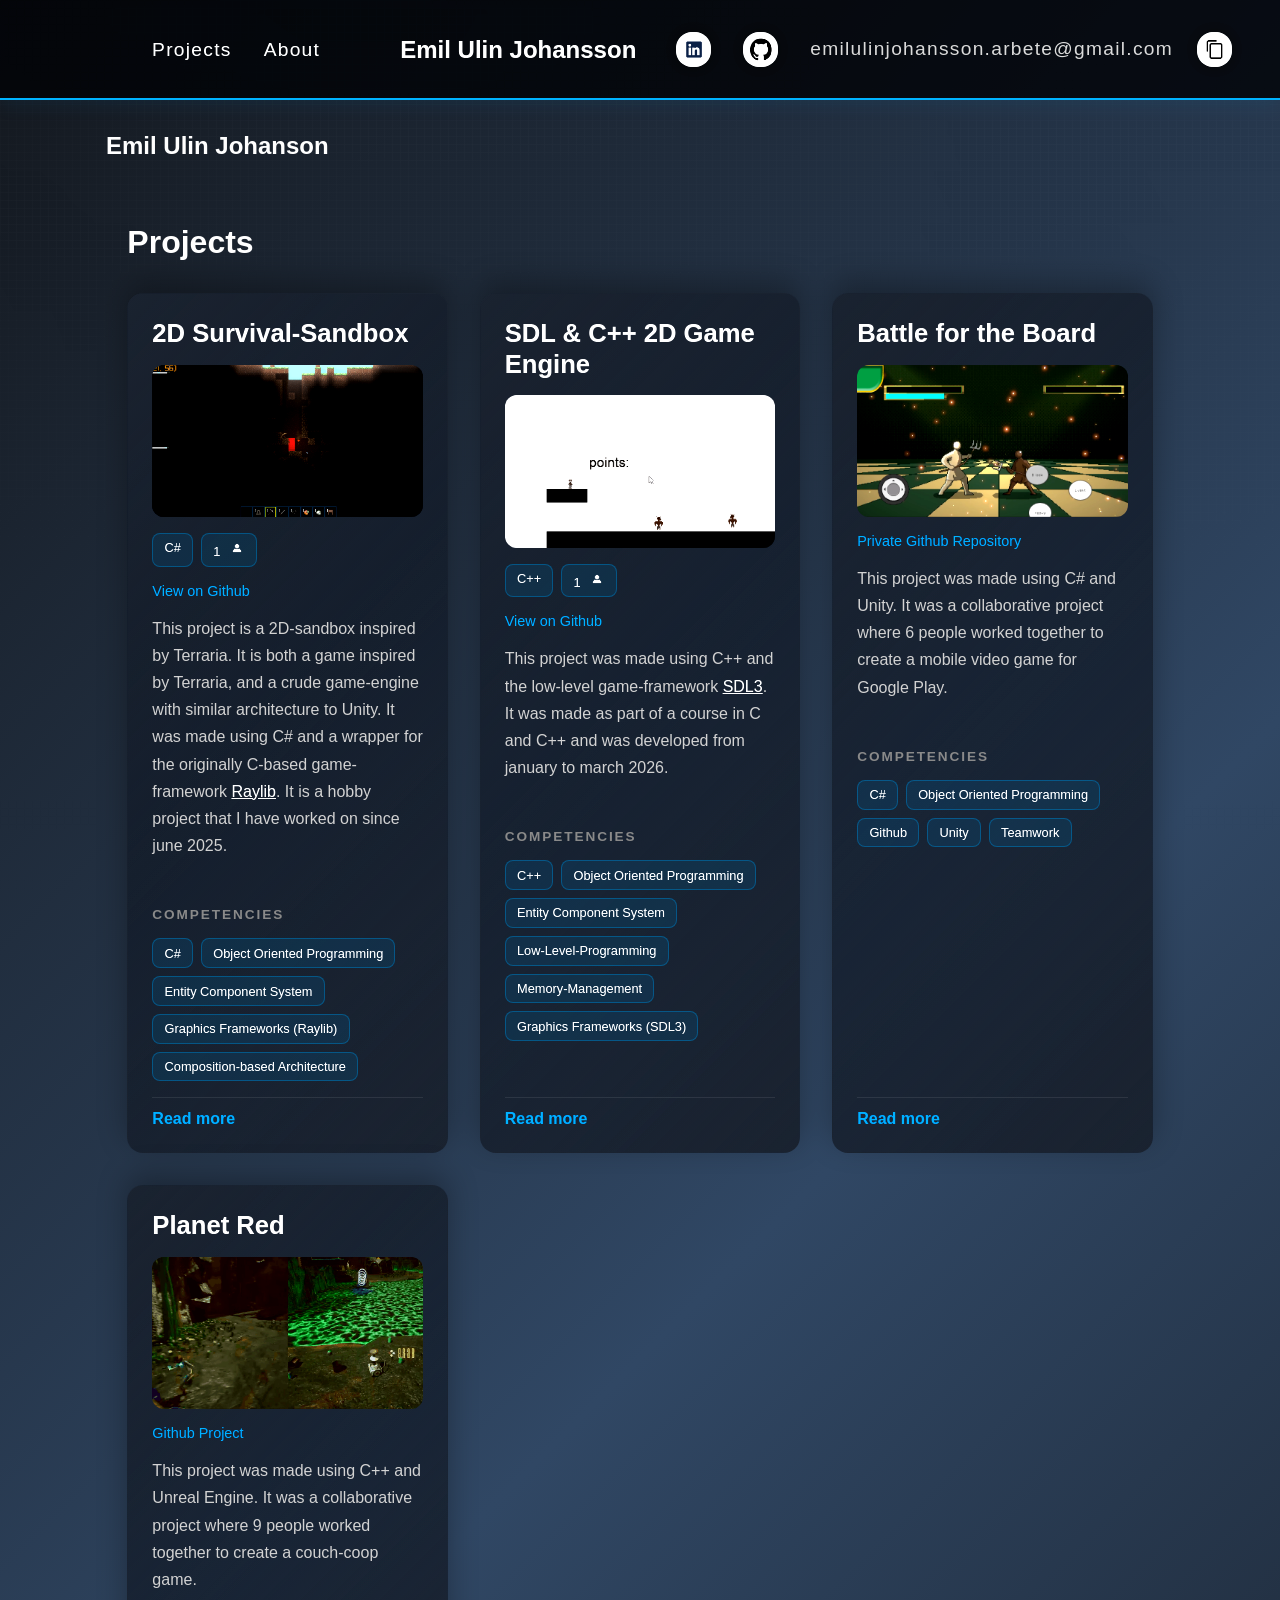
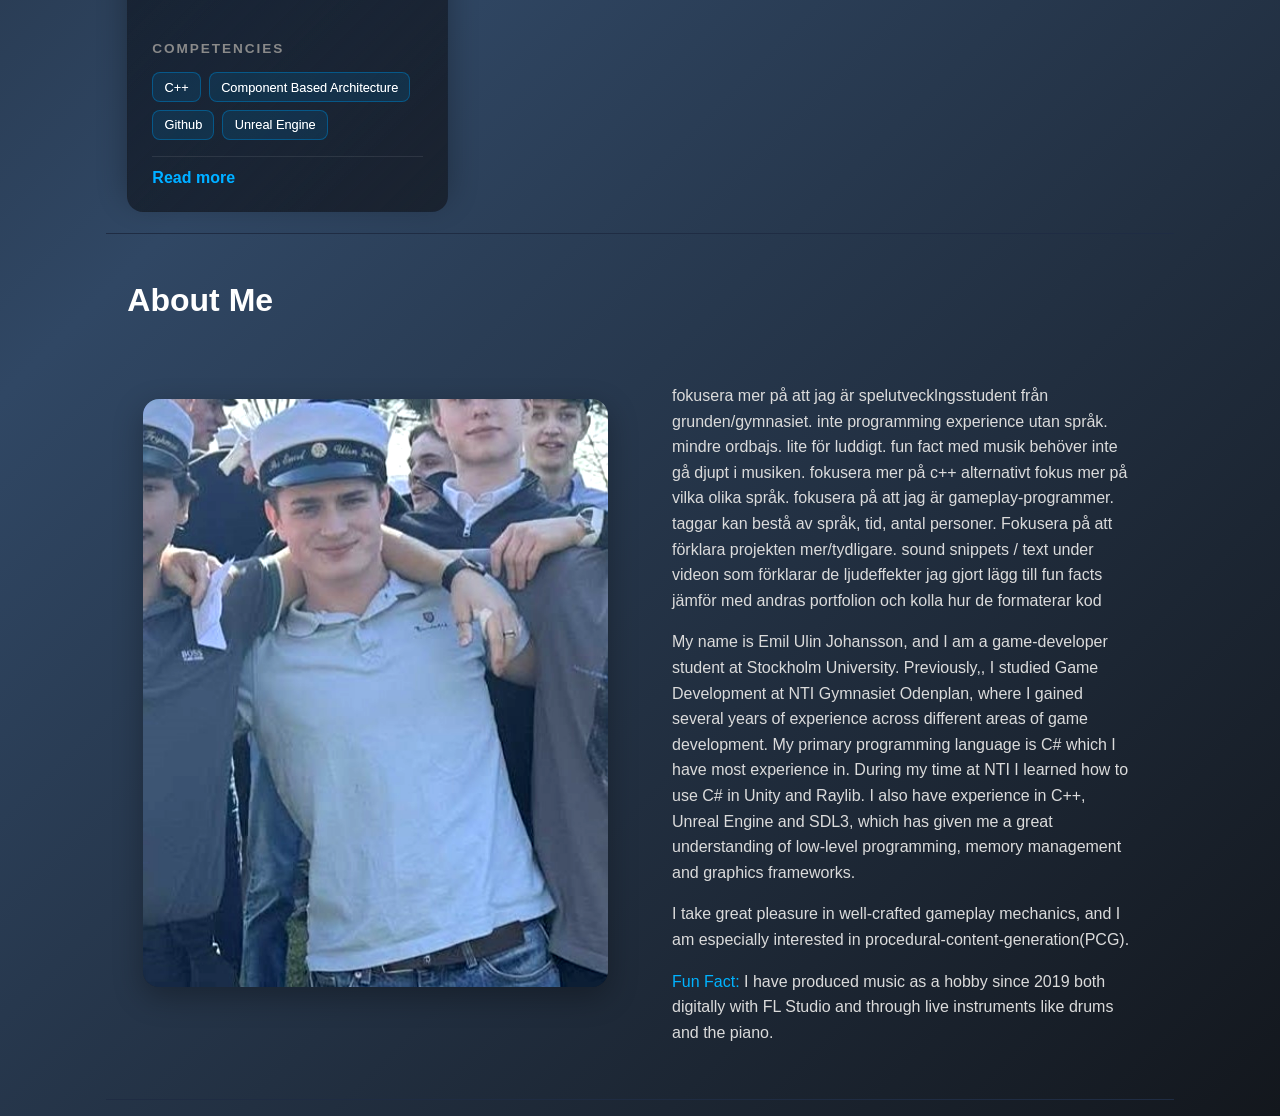
==== commit 1af376d0: "woo" ====
--- a/index.html
+++ b/index.html
@@ -11,9 +11,23 @@
     <script src="script.js" defer></script>
 </head>
 
+
+
 <body>
     <div class="bg">
         <div class="bg-layer"></div>
+        <svg class="noise" viewBox="0 0 16 16" preserveAspectRatio="none" aria-hidden="true">
+            <filter id="noiseFilter">
+                <feTurbulence 
+                type="fractalNoise" 
+                baseFrequency="0.08" 
+                numOctaves="1" 
+                seed="7"
+                stitchTiles="stitch" />
+                <feColorMatrix type="saturate" values="0" />
+            </filter>
+            <rect width="100%" height="100%" filter="url(#noiseFilter)" opacity="0.22" />
+        </svg>
     </div>
     <nav class="navbar">
         <ul class="nav-list">
--- a/styles.css
+++ b/styles.css
@@ -14,24 +14,24 @@
 
 @keyframes gradient {
     0% {
-        background-position: 0% 50%;
+        background-position: 0% 0%;
     }
 
     50% {
-        background-position: 100% 50%;
+        background-position: 20% 20%;
     }
 
     100% {
-        background-position: 0% 50%;
+        background-position: 0% 0%;
     }
 }
 
 :root {
     --bg: #13171d;
-    --wave: #283342;
-
-    --card: #1f2227;
-    --cardHover: #2c3036;
+    --wave: #304764;
+    --card: #2b323d;
+    --card2: #232a35b7;
+    --cardHover: #2f3a4d;
     --text: #ffffff;
     --accent: #00aaff;
     --mutedAccent: #00aaff3a;
@@ -58,9 +58,9 @@
     padding-top: var(--navbarHeight);
     color: var(--text);
     font-family: 'Trebuchet MS', 'Lucida Sans Unicode', 'Lucida Grande', 'Lucida Sans', Arial, sans-serif;
-    background-size: 300% 300%;
-    animation: gradient 15s ease infinite;
+
     z-index: 0;
+    filter: contrast(120%);
 }
 
 .bg {
@@ -76,13 +76,44 @@
     position: absolute;
     inset: -12%;
     background:
-        radial-gradient(circle at 20% 20%, var(--wave), transparent 30%),
-        linear-gradient(135deg, #101722, #1b24337e 50%, #0d132081);
+        radial-gradient(circle at 10% 10%, var(--wave), transparent 30%);
+
     background-size: cover;
     background-position: center;
     transform: translate3d(0, 0, 0) scale(1.12);
     will-change: transform;
     z-index: 0;
+    background-size: 300% 300%;
+    animation: gradient 30s ease infinite;
+}
+
+.noise {
+   position: fixed;
+    inset: 0;
+    pointer-events: none;
+    z-index: 1;
+
+    opacity: 0.08;
+
+    background-image:
+        linear-gradient(
+            rgba(255,255,255,0.15) 1px,
+            transparent 1px
+        ),
+        linear-gradient(
+            90deg,
+            rgba(255,255,255,0.15) 1px,
+            transparent 1px
+        );
+
+    background-size: 8px 8px;
+    
+    mask-image: linear-gradient(
+        to bottom,
+        black,
+        transparent 80%
+    );
+
 }
 
 .navbar,
@@ -120,8 +151,8 @@
     color: var(--text);
     z-index: 1000;
 
+    border-bottom: 2px solid var(--accent);
     background: #15171acc;
-    border-bottom: 2px solid var(--accent);
     backdrop-filter: blur(12px);
     -webkit-backdrop-filter: blur(12px);
     box-shadow: 0 4px 20px #00aaff14;
@@ -168,6 +199,8 @@
 
 .nav-list li a:hover {
     color: var(--accent);
+    transition:
+        color 70ms ease-out;
 }
 
 .nav-list li a.active {
@@ -185,6 +218,8 @@
     box-shadow: 0px 0px 10px 1px rgba(0, 0, 0, 0.2);
     border-radius: 1rem;
     display: block;
+    transition:
+        box-shadow 70ms ease-out;
 }
 
 .nav-list li a img:hover,
--- a/projectstyles.css
+++ b/projectstyles.css
@@ -1,5 +1,7 @@
 .projectdisplay {
-    background: var(--card);
+     background: linear-gradient(135deg, var(--card), var(--card2), var(--card));
+    backdrop-filter: blur(12px);
+    -webkit-backdrop-filter: blur(12px);
     border: 1px solid transparent;
     border-radius: 1rem;
     padding: 1.5rem;
@@ -12,10 +14,10 @@
     flex-direction: column;
 
     transition:
-        background 150ms ease,
-        transform 150ms ease,
-        box-shadow 150ms ease,
-        border-color 150ms ease;
+        background 500ms ease-out,
+        transform 500ms ease-out,
+        box-shadow 500ms ease-out,
+        border-color 70ms ease-out;
 
      box-shadow:  0px -10px 30px rgba(0, 0, 0, 0.3);
 }
@@ -26,6 +28,11 @@
 
     box-shadow: 0 10px 30px var(--mutedAccent);
     border: 1px solid var(--accent);
+    transition:
+        transform 150ms ease-out,
+        box-shadow 150ms ease-out,
+        background 150ms ease-out,
+        border-color 70ms ease-out;
 }
 
 .projectdisplay a {
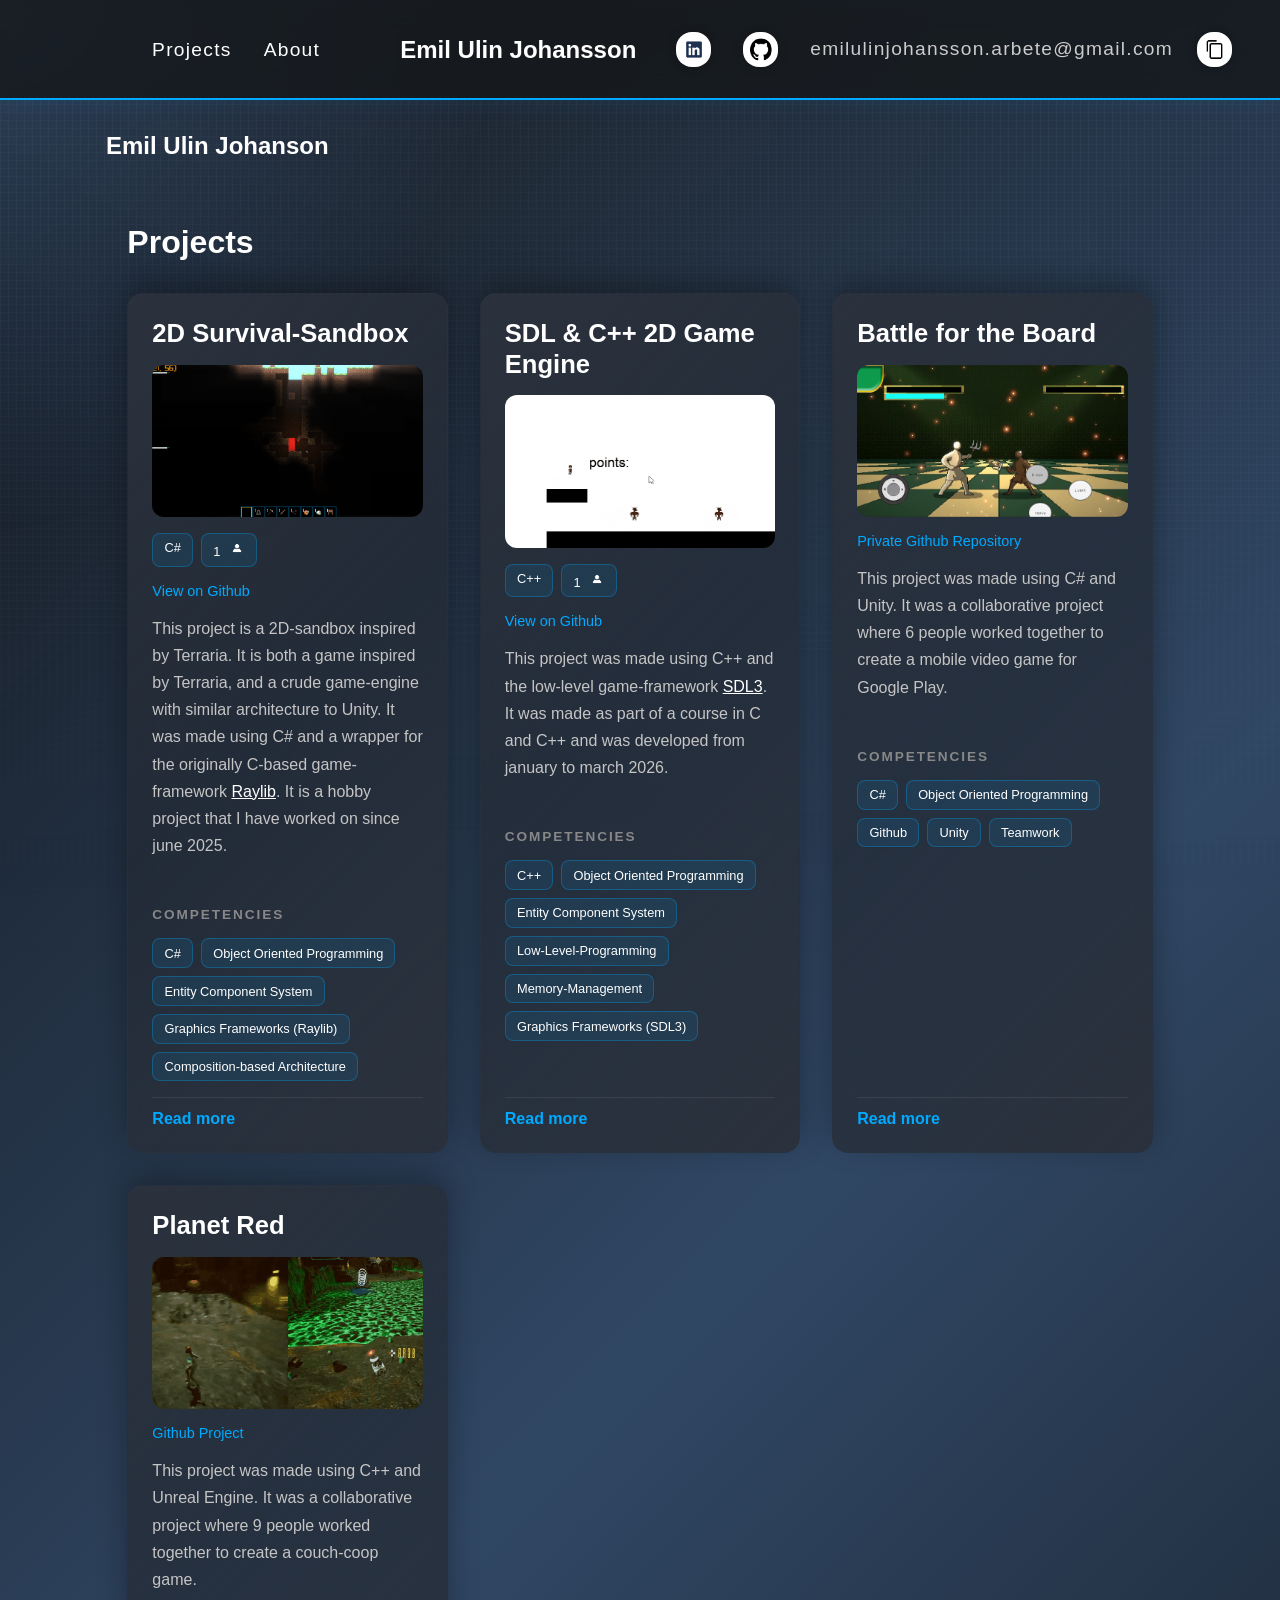
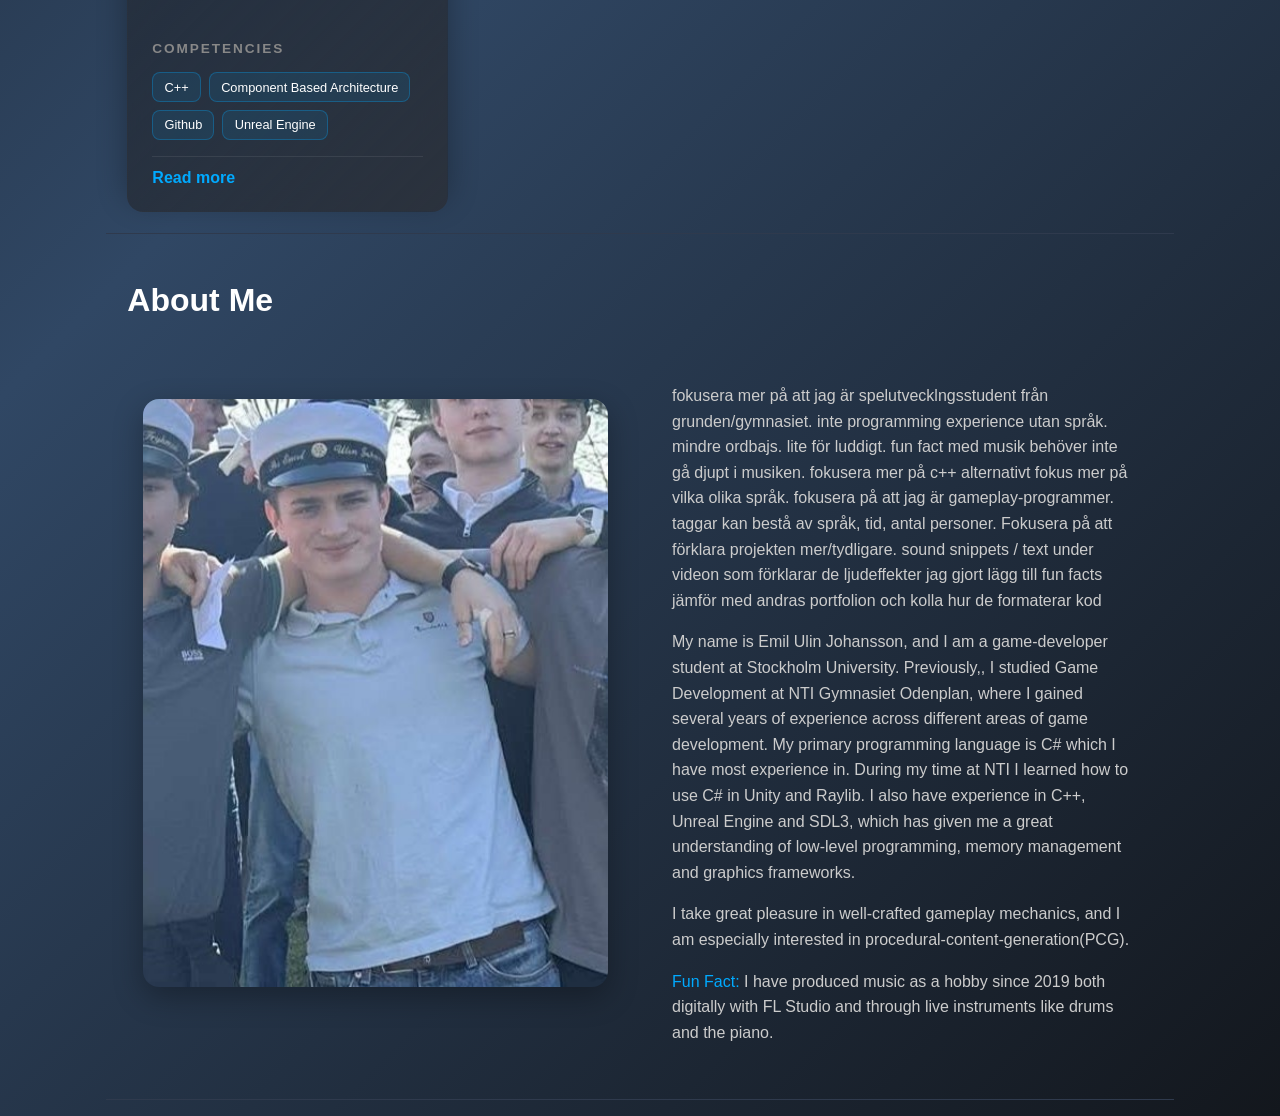
==== commit 6816fffb: "fixat" ====
--- a/index.html
+++ b/index.html
@@ -26,7 +26,7 @@
                 stitchTiles="stitch" />
                 <feColorMatrix type="saturate" values="0" />
             </filter>
-            <rect width="100%" height="100%" filter="url(#noiseFilter)" opacity="0.22" />
+            <rect width="100%" height="100%" filter="url(#noiseFilter)" opacity="0.60" />
         </svg>
     </div>
     <nav class="navbar">
--- a/styles.css
+++ b/styles.css
@@ -60,7 +60,7 @@
     font-family: 'Trebuchet MS', 'Lucida Sans Unicode', 'Lucida Grande', 'Lucida Sans', Arial, sans-serif;
 
     z-index: 0;
-    filter: contrast(120%);
+   
 }
 
 .bg {
@@ -82,37 +82,29 @@
     background-position: center;
     transform: translate3d(0, 0, 0) scale(1.12);
     will-change: transform;
-    z-index: 0;
-    background-size: 300% 300%;
+
     animation: gradient 30s ease infinite;
 }
 
 .noise {
-   position: fixed;
+    position: fixed;
     inset: 0;
     pointer-events: none;
-    z-index: 1;
 
     opacity: 0.08;
 
     background-image:
-        linear-gradient(
-            rgba(255,255,255,0.15) 1px,
-            transparent 1px
-        ),
-        linear-gradient(
-            90deg,
-            rgba(255,255,255,0.15) 1px,
-            transparent 1px
-        );
+        linear-gradient(rgba(255, 255, 255, 0.432) 1px,
+            transparent 1px),
+        linear-gradient(90deg,
+            rgba(255, 255, 255, 0.541) 1px,
+            transparent 1px);
 
     background-size: 8px 8px;
-    
-    mask-image: linear-gradient(
-        to bottom,
-        black,
-        transparent 80%
-    );
+
+    mask-image: linear-gradient(to bottom,
+            black,
+            transparent 80%);
 
 }
 
@@ -120,7 +112,7 @@
 .container,
 .content {
     position: relative;
-    z-index: 1;
+
 }
 
 .content {
@@ -130,7 +122,7 @@
     height: 100%;
     padding: 2%;
     color: var(--text);
-
+    z-index: 2;
     border-bottom: 1px solid var(--cardHover);
 }
 
@@ -139,13 +131,14 @@
     top: 0;
     left: 0;
     right: 0;
+    width: 100%;
+    height: var(--navbarHeight);
 
     display: grid;
     grid-template-columns: 1fr auto 1fr;
     justify-content: center;
     align-items: center;
-    width: 100vw;
-    height: var(--navbarHeight);
+
     padding: 0 2rem;
 
     color: var(--text);
@@ -300,7 +293,7 @@
 @media(max-width:800px) {
 
     :root {
-        --navbarheight: 65px;
+        --navbarHeight: 65px;
     }
 
     .navbar {
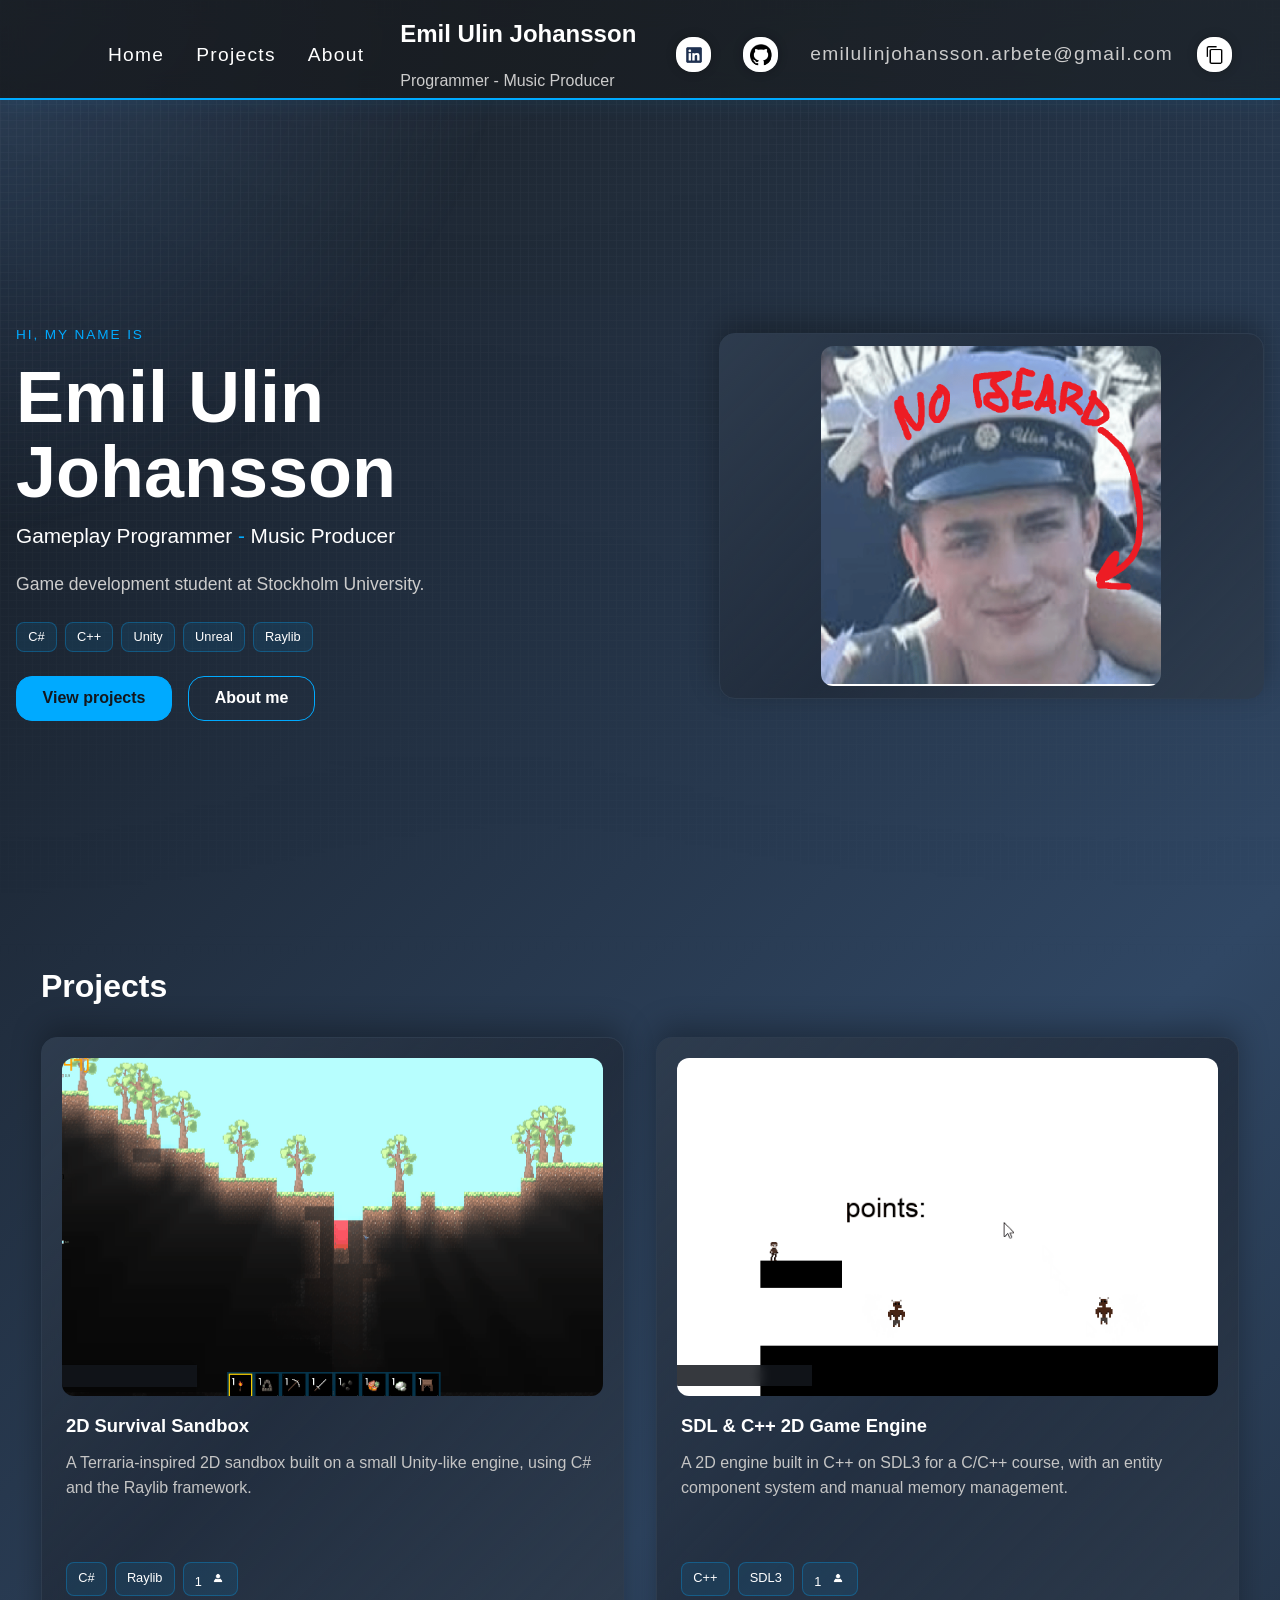
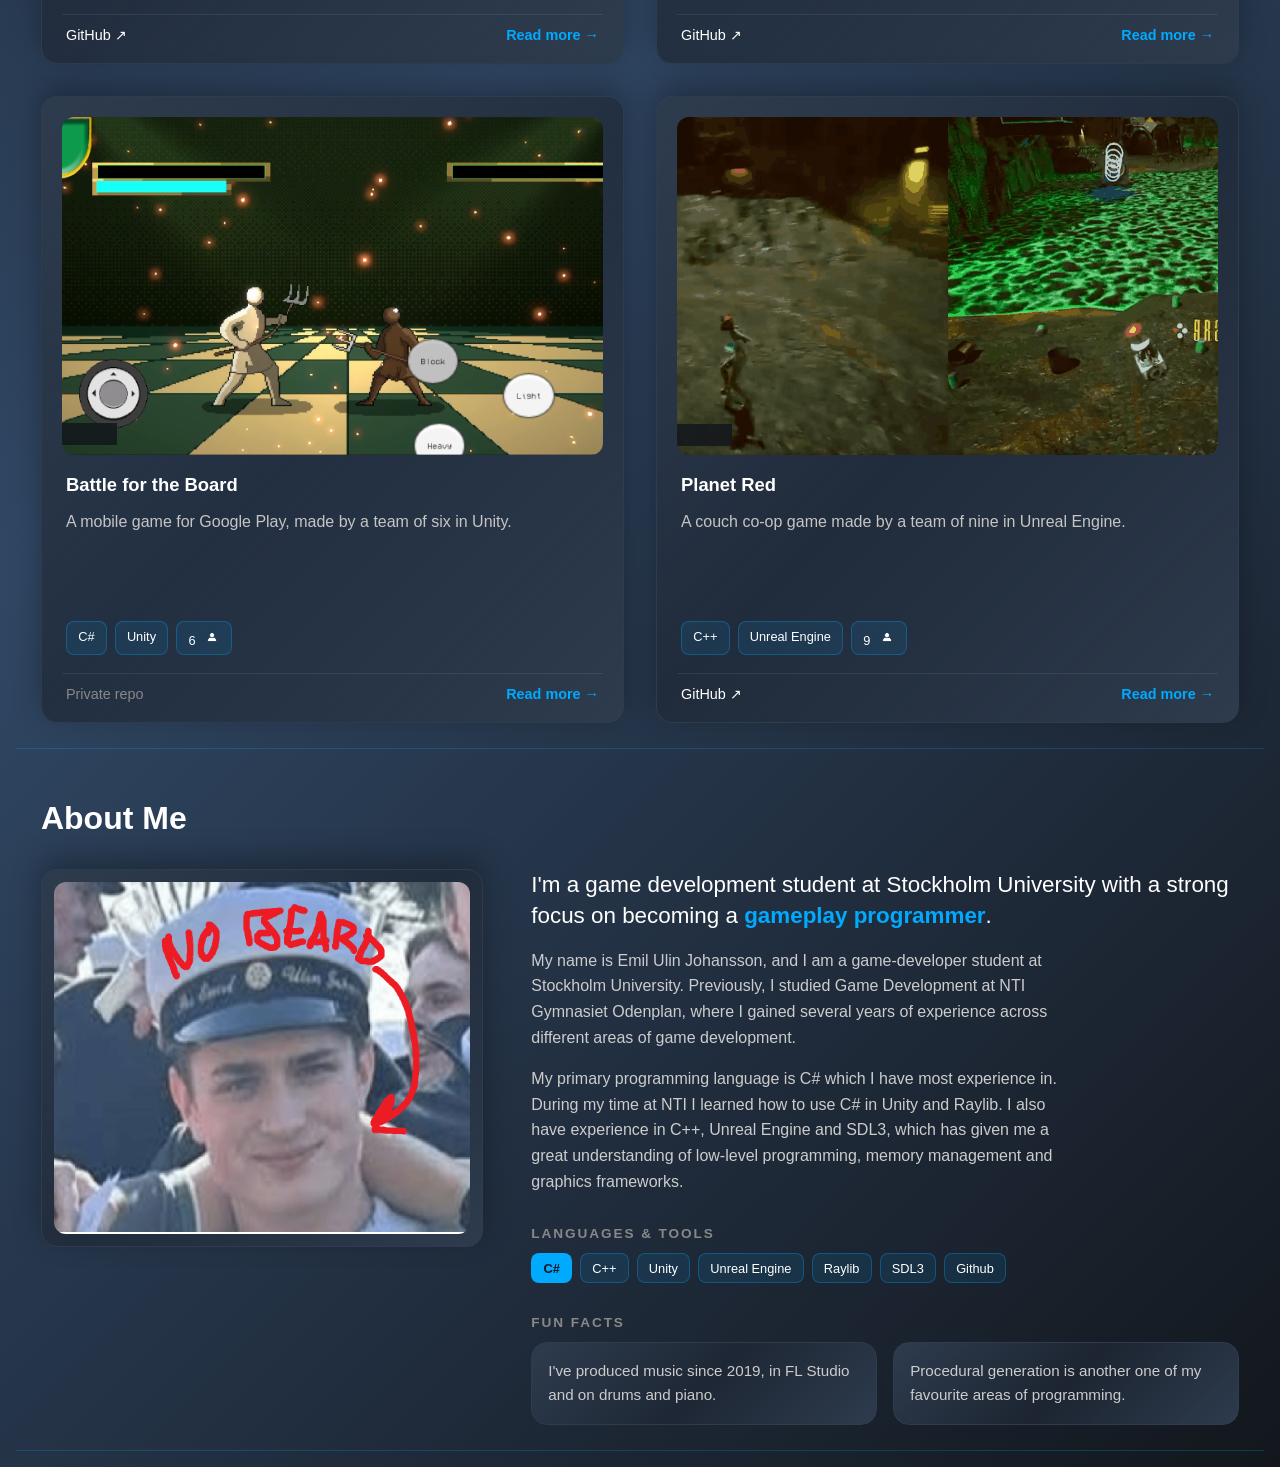
==== commit e8564087: "snartklar??????? WHAATT" ====
--- a/index.html
+++ b/index.html
@@ -8,22 +8,16 @@
     <link rel="stylesheet" href="styles.css">
     <link rel="stylesheet" href="https://cdnjs.cloudflare.com/ajax/libs/animate.css/4.1.1/animate.min.css" />
     <link rel="stylesheet" href="projectstyles.css">
+
     <script src="script.js" defer></script>
 </head>
-
-
 
 <body>
     <div class="bg">
         <div class="bg-layer"></div>
         <svg class="noise" viewBox="0 0 16 16" preserveAspectRatio="none" aria-hidden="true">
             <filter id="noiseFilter">
-                <feTurbulence 
-                type="fractalNoise" 
-                baseFrequency="0.08" 
-                numOctaves="1" 
-                seed="7"
-                stitchTiles="stitch" />
+                <feTurbulence type="fractalNoise" baseFrequency="0.08" numOctaves="1" seed="7" stitchTiles="stitch" />
                 <feColorMatrix type="saturate" values="0" />
             </filter>
             <rect width="100%" height="100%" filter="url(#noiseFilter)" opacity="0.60" />
@@ -31,13 +25,18 @@
     </div>
     <nav class="navbar">
         <ul class="nav-list">
-            <!--  <li><a href="#home">Home</a></li>-->
+            <li><a href="#home">Home</a></li>
             <li><a href="#projects">Projects</a></li>
             <li><a href="#about">About</a></li>
         </ul>
-        <h1>
-            Emil Ulin Johansson
-        </h1>
+        <div class="nav-brand">
+            <h1>
+                Emil Ulin Johansson
+            </h1>
+            <p>
+                Programmer - Music Producer
+            </p>
+        </div>
 
         <ul class="nav-list">
             <li><a href="https://www.linkedin.com/in/emilulinjohansson/"><img src="linkedin-brands-solid.png"
@@ -53,170 +52,173 @@
 
 
     <div class="container" id="container">
-        <div class="hero">
-            <h1>Emil Ulin Johanson</h1>
-        </div>
+        <header class="hero" id="home">
+            <div class="hero-text">
+                <p class="eyebrow">Hi, my name is</p>
+                <h1>Emil Ulin Johansson</h1>
+                <p class="role">Gameplay Programmer <span>-</span> Music Producer</p>
+                <p class="hero-blurb">
+                    Game development student at Stockholm University.
+                </p>
+                <div class="hero-tags">
+                    <span>C#</span><span>C++</span><span>Unity</span><span>Unreal</span><span>Raylib</span>
+                </div>
+                <div class="hero-buttons">
+                    <a class="btn primary" href="#projects">View projects</a>
+                    <a class="btn" href="#about">About me</a>
+                </div>
+            </div>
+            <div class="hero-image">
+                <img src="nobeard.png" alt="Emil Ulin Johansson">
+            </div>
+        </header>
 
         <div id="projects" class="content">
             <h2>Projects</h2>
             <div class="projectscontainer" id="projectSectionContent">
                 <!-- PROJECT 1-->
-                <div class="projectdisplay">
-                    <h1>2D Survival-Sandbox</h1>
-                    <img src="sandbox.gif" alt="2D-Survival-Sandbox" class="project-image">
-                    <ul>
-                        <li>C#</li>
-                        <li>1 <img src="personicon.webp" alt="person"></li>
-                    </ul>
-                    <a href="https://github.com/emilte21a/EpicRaylibGame.git">View on Github</a>
-                    <p class="description">
-                        This project is a 2D-sandbox inspired by Terraria. It is both a game inspired by Terraria,
-                        and a crude game-engine
-                        with similar architecture to Unity.
-                        It was made using C# and a wrapper for the originally
-                        C-based game-framework <a href="https://www.raylib.com/">Raylib</a>.
-                        It is a hobby project that I have worked on since june 2025.
-                    </p>
-                    <h3>
-                        Competencies
-                    </h3>
-                    <ul>
-                        <li>C#</li>
-                        <li>Object Oriented Programming</li>
-                        <li>Entity Component System</li>
-                        <li>Graphics Frameworks (Raylib)</li>
-                        <li>Composition-based Architecture</li>
-                    </ul>
-
-                    <a href="" class="readmorebutton"> Read more</a>
-                </div>
+
+                <article class="projectdisplay">
+                    <div class="project-thumb">
+                        <img src="sandbox.gif" alt="2D Survival Sandbox">
+                        <span class="project-date">Jun – Oct 2025</span>
+                    </div>
+
+                    <div class="project-body">
+                        <h3 class="project-title">2D Survival Sandbox</h3>
+                        <p class="description">
+                            A Terraria-inspired 2D sandbox built on a small Unity-like engine,
+                            using C# and the Raylib framework.
+                        </p>
+                        <ul>
+                            <li>C#</li>
+                            <li>Raylib</li>
+                            <li>1 <img src="personicon.webp" alt="person"></li>
+                        </ul>
+                    </div>
+
+                    <div class="project-footer">
+                        <a href="https://github.com/emilte21a/EpicRaylibGame.git">GitHub ↗</a>
+                        <a href="sandbox.html" class="readmorebutton">Read more →</a>
+                    </div>
+                </article>
+
+
                 <!-- PROJECT 2-->
-                <div class="projectdisplay">
-                    <h1>SDL & C++ 2D Game Engine</h1>
-                    <img src="cprog.gif" alt="Project 1" class="project-image">
-                    <ul>
-                        <li>C++</li>
-                        <li>1 <img src="personicon.webp" alt="person"></li>
-                    </ul>
-                    <a href="https://github.com/emilte21a/GRUPP69_PROJECT.git">View on Github</a>
-                    <p class="description">
-                        This project was made using C++ and the low-level game-framework <a
-                            href="https://wiki.libsdl.org/SDL3/FrontPage">SDL3</a>.
-                        It was made as part of a course in C and C++
-                        and was developed from january to march 2026.
-                    </p>
-                    <h3>
-                        Competencies
-                    </h3>
-                    <ul>
-                        <li>C++</li>
-                        <li>Object Oriented Programming</li>
-                        <li>Entity Component System</li>
-                        <li>Low-Level-Programming</li>
-                        <li>Memory-Management</li>
-                        <li>Graphics Frameworks (SDL3)</li>
-                    </ul>
-
-                    <a href="" class="readmorebutton"> Read more</a>
-                </div>
+                <article class="projectdisplay">
+                    <div class="project-thumb">
+                        <img src="cprog.gif" alt="SDL & C++ 2D Game Engine">
+                        <span class="project-date">Jan – Mar 2026</span>
+                    </div>
+                    <div class="project-body">
+                        <h3 class="project-title">SDL & C++ 2D Game Engine</h3>
+                        <p class="description">
+                            A 2D engine built in C++ on SDL3 for a C/C++ course,
+                            with an entity component system and manual memory management.
+                        </p>
+                        <ul>
+                            <li>C++</li>
+                            <li>SDL3</li>
+                            <li>1 <img src="personicon.webp" alt="person"></li>
+                        </ul>
+                    </div>
+                    <div class="project-footer">
+                        <a href="https://github.com/emilte21a/GRUPP69_PROJECT.git">GitHub ↗</a>
+                        <a href="" class="readmorebutton">Read more →</a>
+                    </div>
+                </article>
                 <!-- PROJECT 3-->
-                <div class="projectdisplay">
-                    <h1>Battle for the Board</h1>
-                    <img src="battlefortheboard.png" alt="BattleForTheBoard" class="project-image">
-                    <a>Private Github Repository</a>
-                    <p class="description">
-                        This project was made using C# and Unity. It was a collaborative project where 6 people
-                        worked together to create a mobile video game for Google Play.
-                    </p>
-                    <h3>
-                        Competencies
-                    </h3>
-                    <ul>
-                        <li>C#</li>
-                        <li>Object Oriented Programming</li>
-                        <li>Github</li>
-                        <li>Unity</li>
-                        <li>Teamwork</li>
-                    </ul>
-
-                    <a href="project3.html" class="readmorebutton"> Read more</a>
-                </div>
+                <article class="projectdisplay">
+                    <div class="project-thumb">
+                        <img src="battlefortheboard.png" alt="Battle for the Board">
+                        <span class="project-date">2025</span>
+                    </div>
+                    <div class="project-body">
+                        <h3 class="project-title">Battle for the Board</h3>
+                        <p class="description">
+                            A mobile game for Google Play, made by a team of six in Unity.
+                        </p>
+                        <ul>
+                            <li>C#</li>
+                            <li>Unity</li>
+                            <li>6 <img src="personicon.webp" alt="people"></li>
+                        </ul>
+                    </div>
+                    <div class="project-footer">
+                        <span class="private">Private repo</span>
+                        <a href="project3.html" class="readmorebutton">Read more →</a>
+                    </div>
+                </article>
                 <!-- PROJECT 4-->
-                <div class="projectdisplay">
-                    <h1>Planet Red</h1>
-                    <img src="planetred.gif" alt="PlanetRed" class="project-image">
-                    <a href="https://github.com/ericpierrkarvan/SPM26_Grupp1.git">Github Project</a>
-                    <p class="description">
-                        This project was made using C++ and Unreal Engine. It was a collaborative project where 9
-                        people
-                        worked together to create a couch-coop game.
-                    </p>
-                    <h3>
-                        Competencies
-                    </h3>
-                    <ul>
-                        <li>C++</li>
-                        <li>Component Based Architecture</li>
-                        <li>Github</li>
-                        <li>Unreal Engine</li>
-                    </ul>
-
-                    <a href="project4.html" class="readmorebutton"> Read more</a>
-                </div>
+                <article class="projectdisplay">
+                    <div class="project-thumb">
+                        <img src="planetred.gif" alt="Planet Red">
+                        <span class="project-date">2026</span>
+                    </div>
+                    <div class="project-body">
+                        <h3 class="project-title">Planet Red</h3>
+                        <p class="description">
+                            A couch co-op game made by a team of nine in Unreal Engine.
+                        </p>
+                        <ul>
+                            <li>C++</li>
+                            <li>Unreal Engine</li>
+                            <li>9 <img src="personicon.webp" alt="people"></li>
+                        </ul>
+                    </div>
+                    <div class="project-footer">
+                        <a href="https://github.com/ericpierrkarvan/SPM26_Grupp1.git">GitHub ↗</a>
+                        <a href="project4.html" class="readmorebutton">Read more →</a>
+                    </div>
+                </article>
             </div>
         </div>
 
         <div id="about" class="content">
             <h2>About Me</h2>
             <div id="aboutSection" class="aboutSectionContent">
-                <div class="project-media">
-                    <img src="jag3.jpg" alt="">
-                </div>
-                <div>
-                    <p>
-                        fokusera mer på att jag är spelutvecklngsstudent från grunden/gymnasiet.
-                        inte programming experience utan språk.
-                        mindre ordbajs.
-
-                        lite för luddigt.
-
-                        fun fact med musik behöver inte gå djupt i musiken.
-
-                        fokusera mer på c++ alternativt fokus mer på vilka olika språk.
-
-                        fokusera på att jag är gameplay-programmer.
-
-                        taggar kan bestå av språk, tid, antal personer.
-
-                        Fokusera på att förklara projekten mer/tydligare.
-
-                        sound snippets / text under videon som förklarar de ljudeffekter jag gjort
-
-                        lägg till fun facts
-
-                        jämför med andras portfolion och kolla hur de formaterar kod
+
+                <div class="about-photo">
+                    <img src="nobeard.png" alt="Emil Ulin Johansson">
+                </div>
+
+                <div class="about-text">
+                    <p class="about-lead">
+                        I'm a game development student at Stockholm University with a strong focus on becoming a
+                        <span>gameplay programmer</span>.
                     </p>
                     <p>My name is Emil Ulin Johansson, and I am a game-developer student at Stockholm University.
-                        Previously,, I studied Game Development at NTI Gymnasiet Odenplan, where I gained several
+                        Previously, I studied Game Development at NTI Gymnasiet Odenplan, where I gained several
                         years of experience across different areas of game development.
-
+                    </p>
+                    <p>
                         My primary programming language is C# which I have most experience in. During my time at NTI
-                        I
-                        learned how to use C# in Unity and Raylib. I also have experience in C++, Unreal Engine and
+                        I learned how to use C# in Unity and Raylib. I also have experience in C++, Unreal Engine and
                         SDL3, which has
                         given me a great understanding of low-level programming, memory management and graphics
                         frameworks.
                     </p>
-                    <p>
-                        I take great pleasure in well-crafted gameplay mechanics, and I am especially interested in
-                        procedural-content-generation(PCG).
-                    </p>
-
-                    <p>
-                        <span>Fun Fact:</span> I have produced music as a hobby since 2019 both digitally with FL
-                        Studio and through
-                        live instruments like drums and the piano.
-                    </p>
+
+                    <h3>Languages & tools</h3>
+                    <ul class="about-tags">
+                        <li class="primary">C#</li>
+                        <li>C++</li>
+                        <li>Unity</li>
+                        <li>Unreal Engine</li>
+                        <li>Raylib</li>
+                        <li>SDL3</li>
+                        <li>Github</li>
+                    </ul>
+
+                    <h3>Fun Facts</h3>
+                    <div class="fun-facts">
+                        <div class="fact">
+                            <p>I've produced music since 2019, in FL Studio and on drums and piano.</p>
+                        </div>
+                        <div class="fact">
+                            <p>Procedural generation is another one of my favourite areas of programming.</p>
+                        </div>
+                    </div>
                 </div>
             </div>
         </div>
--- a/styles.css
+++ b/styles.css
@@ -29,9 +29,9 @@
 :root {
     --bg: #13171d;
     --wave: #304764;
-    --card: #2b323d;
-    --card2: #232a35b7;
-    --cardHover: #2f3a4d;
+    --card: #2e3c4e;
+    --card2: #1f2836b7;
+    --cardHover: #262e3d;
     --text: #ffffff;
     --accent: #00aaff;
     --mutedAccent: #00aaff3a;
@@ -60,7 +60,7 @@
     font-family: 'Trebuchet MS', 'Lucida Sans Unicode', 'Lucida Grande', 'Lucida Sans', Arial, sans-serif;
 
     z-index: 0;
-   
+
 }
 
 .bg {
@@ -123,7 +123,7 @@
     padding: 2%;
     color: var(--text);
     z-index: 2;
-    border-bottom: 1px solid var(--cardHover);
+    border-bottom: 1px solid var(--mutedAccent);
 }
 
 .navbar {
@@ -145,7 +145,8 @@
     z-index: 1000;
 
     border-bottom: 2px solid var(--accent);
-    background: #15171acc;
+    background: linear-gradient(90deg,
+            #15171acc, #1d2329cc);
     backdrop-filter: blur(12px);
     -webkit-backdrop-filter: blur(12px);
     box-shadow: 0 4px 20px #00aaff14;
@@ -157,6 +158,19 @@
     white-space: nowrap;
 
     color: var(--text);
+}
+
+.nav-brand {
+    opacity: 0;
+    transform: translateY(-6px);
+    transition: opacity 0.3s ease, transform 0.3s ease;
+    pointer-events: none;
+}
+
+.navbar.show-brand .nav-brand {
+    opacity: 1;
+    transform: none;
+    pointer-events: auto;
 }
 
 .nav-list {
@@ -240,7 +254,7 @@
     flex-direction: column;
     width: 100%;
     height: 100%;
-    max-width: 1100px;
+    max-width: 1300px;
     margin: 0 auto;
     padding: 1rem;
 
@@ -266,6 +280,114 @@
 
 p span {
     color: var(--accent);
+}
+
+.hero {
+    min-height: calc(100vh - var(--navbarHeight));
+    display: grid;
+    grid-template-columns: 1.2fr 1fr;
+    align-items: center;
+    gap: 3rem;
+    padding: 2rem 0;
+    animation: fadeIn 0.8s ease backwards;
+
+}
+
+.hero .eyebrow {
+    text-transform: uppercase;
+    letter-spacing: 0.12rem;
+    font-size: 0.85rem;
+    color: var(--accent);
+}
+
+.hero h1 {
+    font-size: clamp(2.5rem, 6vw, 4.5rem);
+    line-height: 1.05;
+    margin: 0.5rem 0;
+}
+
+.hero .role {
+    font-size: 1.3rem;
+    color: var(--text);
+    margin: 0 0 1rem;
+}
+
+.hero-blurb {
+    max-width: 48ch;
+    font-size: 1.1rem;
+}
+
+.hero-tags {
+    display: flex;
+    flex-wrap: wrap;
+    gap: 0.5rem;
+    margin: 1.5rem 0;
+}
+
+.hero-tags span {
+    background: #00aaff1a;
+    border: 1px solid #00aaff4d;
+    color: var(--text);
+    padding: 0.4rem 0.7rem;
+    border-radius: 0.5rem;
+    font-size: 0.8rem;
+}
+
+.hero-buttons {
+    display: flex;
+    gap: 1rem;
+}
+
+.btn {
+    padding: 0.8rem 1.6rem;
+    border-radius: 1rem;
+    border: 1px solid var(--accent);
+    background: transparent;
+    color: var(--text);
+    text-decoration: none;
+    font-weight: bold;
+    transition:
+        transform 150ms ease-out,
+        box-shadow 150ms ease-out,
+        background 150ms ease-out;
+}
+
+.btn:hover {
+    transform: translateY(-2px);
+}
+
+.btn.primary {
+    background: var(--accent);
+    color: var(--bg);
+    font-weight: bold;
+}
+
+.btn.primary:hover {
+    
+}
+
+.hero-image {
+    background: linear-gradient(135deg, var(--card), var(--card2), var(--card));
+    backdrop-filter: blur(12px);
+    -webkit-backdrop-filter: blur(12px);
+    border: 0.2px solid var(--card);
+    border-radius: 1rem;
+    padding: 0.75rem;
+    box-shadow: 0 -10px 30px rgba(0, 0, 0, 0.3);
+    transition: transform 150ms ease-out, box-shadow 150ms ease-out, border-color 70ms ease-out;
+    width: fit-content;
+    justify-self: center;
+}
+
+.hero-image img {
+    width: min(100%, 340px);
+    aspect-ratio: 1;
+    object-fit: cover;
+    border-radius: 0.75rem;
+    border: none;
+    box-shadow: none;
+    display: block;
+    margin: auto;
 }
 
 @media (max-width: 968px) {
@@ -315,4 +437,23 @@
         max-width: 32px;
         padding: 0.35rem;
     }
+
+    .hero {
+        grid-template-columns: 1fr;
+        text-align: center;
+        gap: 2rem;
+    }
+
+    .hero-image img {
+        width: 55%;
+    }
+
+    .hero-blurb {
+        margin: 0 auto;
+    }
+
+    .hero-tags,
+    .hero-buttons {
+        justify-content: center;
+    }
 }
--- a/projectstyles.css
+++ b/projectstyles.css
@@ -1,14 +1,30 @@
+@keyframes cardIn {
+    from {
+        opacity: 0;
+        transform: translateX(-40px);
+    }
+
+    to {
+        opacity: 1;
+        transform: none;
+    }
+}
+
+:root {
+    --text-subtle: #888;
+    --card-hover: var(--cardHover);
+    --navbar-height: var(--navbarHeight);
+}
+
 .projectdisplay {
-     background: linear-gradient(135deg, var(--card), var(--card2), var(--card));
+    opacity: 0;
+    background: linear-gradient(135deg, var(--card), var(--card2), var(--card));
     backdrop-filter: blur(12px);
     -webkit-backdrop-filter: blur(12px);
-    border: 1px solid transparent;
-    border-radius: 1rem;
-    padding: 1.5rem;
-
-    gap: 1rem;
-
-    animation: fadeIn 0.6s ease forwards;
+    border: 0.2px solid var(--card);
+    border-radius: 1rem;
+    padding: 1.25rem;
+    gap: 1.1rem;
 
     display: flex;
     flex-direction: column;
@@ -19,7 +35,7 @@
         box-shadow 500ms ease-out,
         border-color 70ms ease-out;
 
-     box-shadow:  0px -10px 30px rgba(0, 0, 0, 0.3);
+    box-shadow: 0px -10px 30px rgba(0, 0, 0, 0.3);
 }
 
 .projectdisplay:hover {
@@ -31,62 +47,23 @@
     transition:
         transform 150ms ease-out,
         box-shadow 150ms ease-out,
-        background 150ms ease-out,
+        background 500ms ease-out,
         border-color 70ms ease-out;
 }
 
-.projectdisplay a {
-    color: var(--text);
-    
-}
-
-.projectdisplay a:hover {
-    color: var(--accent);
-}
-
-.projectdisplay .readmorebutton {
-    margin-top: auto;
-    padding-top: 0.75rem;
-
-    color: var(--accent);
-    text-decoration: none;
-    font-weight: bold;
-
-    border-top: 1px solid rgba(255, 255, 255, 0.08);
-}
-
-.projectdisplay .readmorebutton:hover {
-    color: var(--text);
-}
-
-.projectdisplay>a:not(.readmorebutton) {
-    font-size: 0.9rem;
-    color: var(--accent);
-    text-decoration: none;
-    width: fit-content;
-}
-
-.projectdisplay>a:not(.readmorebutton):hover {
-    text-decoration: underline;
-}
-
-.projectdisplay h1 {
-    font-size: clamp(1.3rem, 2vw, 1.6rem);
-    line-height: 1.2;
-    margin: 0;
-    color: var(--text);
-    overflow-wrap: break-word;
-}
-
-.projectdisplay h3 {
-    margin: 0;
-    padding-top: 0.5rem;
-
-    font-size: 0.85rem;
-    text-transform: uppercase;
-    letter-spacing: 0.12rem;
-
-    color: #888;
+.projectdisplay.in-view {
+    opacity: 1;
+    animation: cardIn 0.8s ease backwards;
+    animation-delay: var(--delay, 0s);
+}
+
+@media (prefers-reduced-motion: reduce) {
+
+    .projectdisplay,
+    .projectdisplay.in-view {
+        opacity: 1;
+        animation: none;
+    }
 }
 
 .description,
@@ -129,17 +106,9 @@
 
 .projectscontainer {
     display: grid;
-    grid-template-columns: repeat(auto-fit, minmax(300px, 1fr));
+    grid-template-columns: repeat(auto-fit, minmax(420px, 1fr));
     gap: 2rem;
     align-items: stretch;
-}
-
-.project-image {
-    width: 100%;
-    aspect-ratio: 16 / 9;
-    object-fit: cover;
-    border-radius: 0.75rem;
-    display: block;
 }
 
 .project-header {
@@ -176,23 +145,102 @@
 
 .aboutSectionContent {
     display: grid;
-    grid-template-columns: repeat(auto-fit, minmax(300px, 1fr));
-    gap: 2rem;
-}
-
-.aboutSectionContent div {
+    grid-template-columns: minmax(240px, 1fr) 1.6fr;
+    gap: 3rem;
+    align-items: start;
+}
+
+.about-photo {
+    background: linear-gradient(135deg, var(--card), var(--card2), var(--card));
+    backdrop-filter: blur(12px);
+    -webkit-backdrop-filter: blur(12px);
+    border: 0.2px solid var(--card);
+    border-radius: 1rem;
+    padding: 0.75rem;
+    box-shadow: 0 -10px 30px rgba(0, 0, 0, 0.3);
+    position: sticky;
+    top: calc(var(--navbarHeight) + 1rem);
+    transition: transform 150ms ease-out, box-shadow 150ms ease-out, border-color 70ms ease-out;
+}
+
+.about-photo img {
+    width: 100%;
+    display: block;
+    border-radius: 0.75rem;
+}
+
+.about-text p {
+    max-width: 60ch;
+    margin: 0 0 1rem;
+}
+
+.about-lead {
+    font-size: 1.4rem;
+    line-height: 1.4;
+    color: var(--text);
+}
+
+.about-lead span {
+    color: var(--accent);
+    font-weight: bold;
+}
+
+.about-text h3 {
+    margin: 2rem 0 0.75rem;
+    font-size: 0.85rem;
+    text-transform: uppercase;
+    letter-spacing: 0.12rem;
+    color: var(--text-subtle);
+}
+
+.about-tags {
+    display: flex;
+    flex-wrap: wrap;
+    gap: 0.5rem;
+    padding: 0;
+    margin: 0;
+    list-style: none;
+}
+
+.about-tags li {
+    background: #00aaff1a;
+    border: 1px solid #00aaff4d;
+    padding: 0.4rem 0.7rem;
+    border-radius: 0.5rem;
+    font-size: 0.8rem;
+}
+
+.about-tags li.primary {
+    background: var(--accent);
+    color: var(--bg);
+    font-weight: bold;
+}
+
+.fun-facts {
+    display: grid;
+    grid-template-columns: repeat(auto-fit, minmax(220px, 1fr));
+    gap: 1rem;
+}
+
+.fact {
+    display: flex;
+    gap: 0.75rem;
+    align-items: flex-start;
     padding: 1rem;
-    width: 100%;
-}
-
-.aboutSectionContent div img {
-    width: 100%;
-}
-
-#home header {
-    font-size: 5rem;
-    animation: fadeInLeft;
-    animation-duration: 1s;
+    background: linear-gradient(135deg, var(--card), var(--card2), var(--card));
+    border: 0.2px solid var(--card);
+    border-radius: 1rem;
+    transition: transform 150ms ease-out, border-color 70ms ease-out;
+}
+
+.fact p {
+    margin: 0;
+    font-size: 0.95rem;
+}
+
+.fact-icon {
+    font-size: 1.5rem;
+    line-height: 1;
 }
 
 .project-tags {
@@ -227,7 +275,7 @@
     border: 1px solid var(--card-hover);
     border-radius: 1rem;
     color: var(--text);
-    font-family: 'Consolas', 'Courier New', monospace;
+    font-family: monospace;
     line-height: 1.6;
 }
 
@@ -284,4 +332,120 @@
     .project-section h2 {
         font-size: 1.6rem;
     }
+
+    .aboutSectionContent {
+        grid-template-columns: 1fr;
+        gap: 2rem;
+    }
+
+    .about-photo {
+        position: static;
+        max-width: 320px;
+    }
+
+    .projectscontainer {
+        grid-template-columns: 1fr;
+    }
+}
+
+.project-thumb {
+    position: relative;
+    aspect-ratio: 16 / 10;
+    flex-shrink: 0;
+    overflow: hidden;
+    border-radius: 0.75rem;
+}
+
+.project-thumb img {
+    width: 100%;
+    height: 100%;
+    object-fit: cover;
+    display: block;
+    transition: transform 400ms ease-out;
+}
+
+.projectdisplay:hover .project-thumb img {
+    transform: scale(1.05);
+}
+
+.project-date {
+    position: absolute;
+    left: 0;
+    bottom: 0.6rem;
+    padding: 0.3rem 0.7rem 0.3rem 0.55rem;
+    font: 600 0.7rem/1 'Consolas', 'Courier New', monospace;
+    letter-spacing: 0.08rem;
+    text-transform: uppercase;
+    color: var(--text);
+    background: #13171dd9;
+    backdrop-filter: blur(6px);
+    -webkit-backdrop-filter: blur(6px);
+    border-left: 3px solid var(--accent);
+    border-radius: 0 0.4rem 0.4rem 0;
+}
+
+.project-body {
+    display: flex;
+    flex-direction: column;
+    gap: 0.75rem;
+    flex: 1;
+    padding: 0 0.25rem;
+}
+
+.project-title {
+    margin: 0;
+    font-size: 1.15rem;
+    line-height: 1.4;
+    color: var(--text);
+    white-space: nowrap;
+    overflow: hidden;
+    text-overflow: ellipsis;
+}
+
+.projectdisplay .description {
+    margin: 0;
+    max-width: none;
+    font-size: 1rem;
+    line-height: 1.55;
+    display: -webkit-box;
+    -webkit-line-clamp: 4;
+    line-clamp: 4;
+    -webkit-box-orient: vertical;
+    overflow: hidden;
+    min-height: calc(4 * 1.55em);
+}
+
+.projectdisplay ul {
+    margin-top: auto;
+}
+
+.project-footer {
+    display: flex;
+    justify-content: space-between;
+    align-items: center;
+    padding: 0.75rem 0.25rem 0;
+    border-top: 1px solid rgba(255, 255, 255, 0.08);
+    font-size: 0.9rem;
+}
+
+.project-footer a {
+    color: var(--text);
+    text-decoration: none;
+}
+
+.project-footer a:hover {
+    color: var(--accent);
+}
+
+.project-footer .readmorebutton {
+    color: var(--accent);
+    font-weight: bold;
+}
+
+.project-footer .readmorebutton:hover {
+    color: var(--text);
+}
+
+.project-footer .private {
+    color: #888;
 }
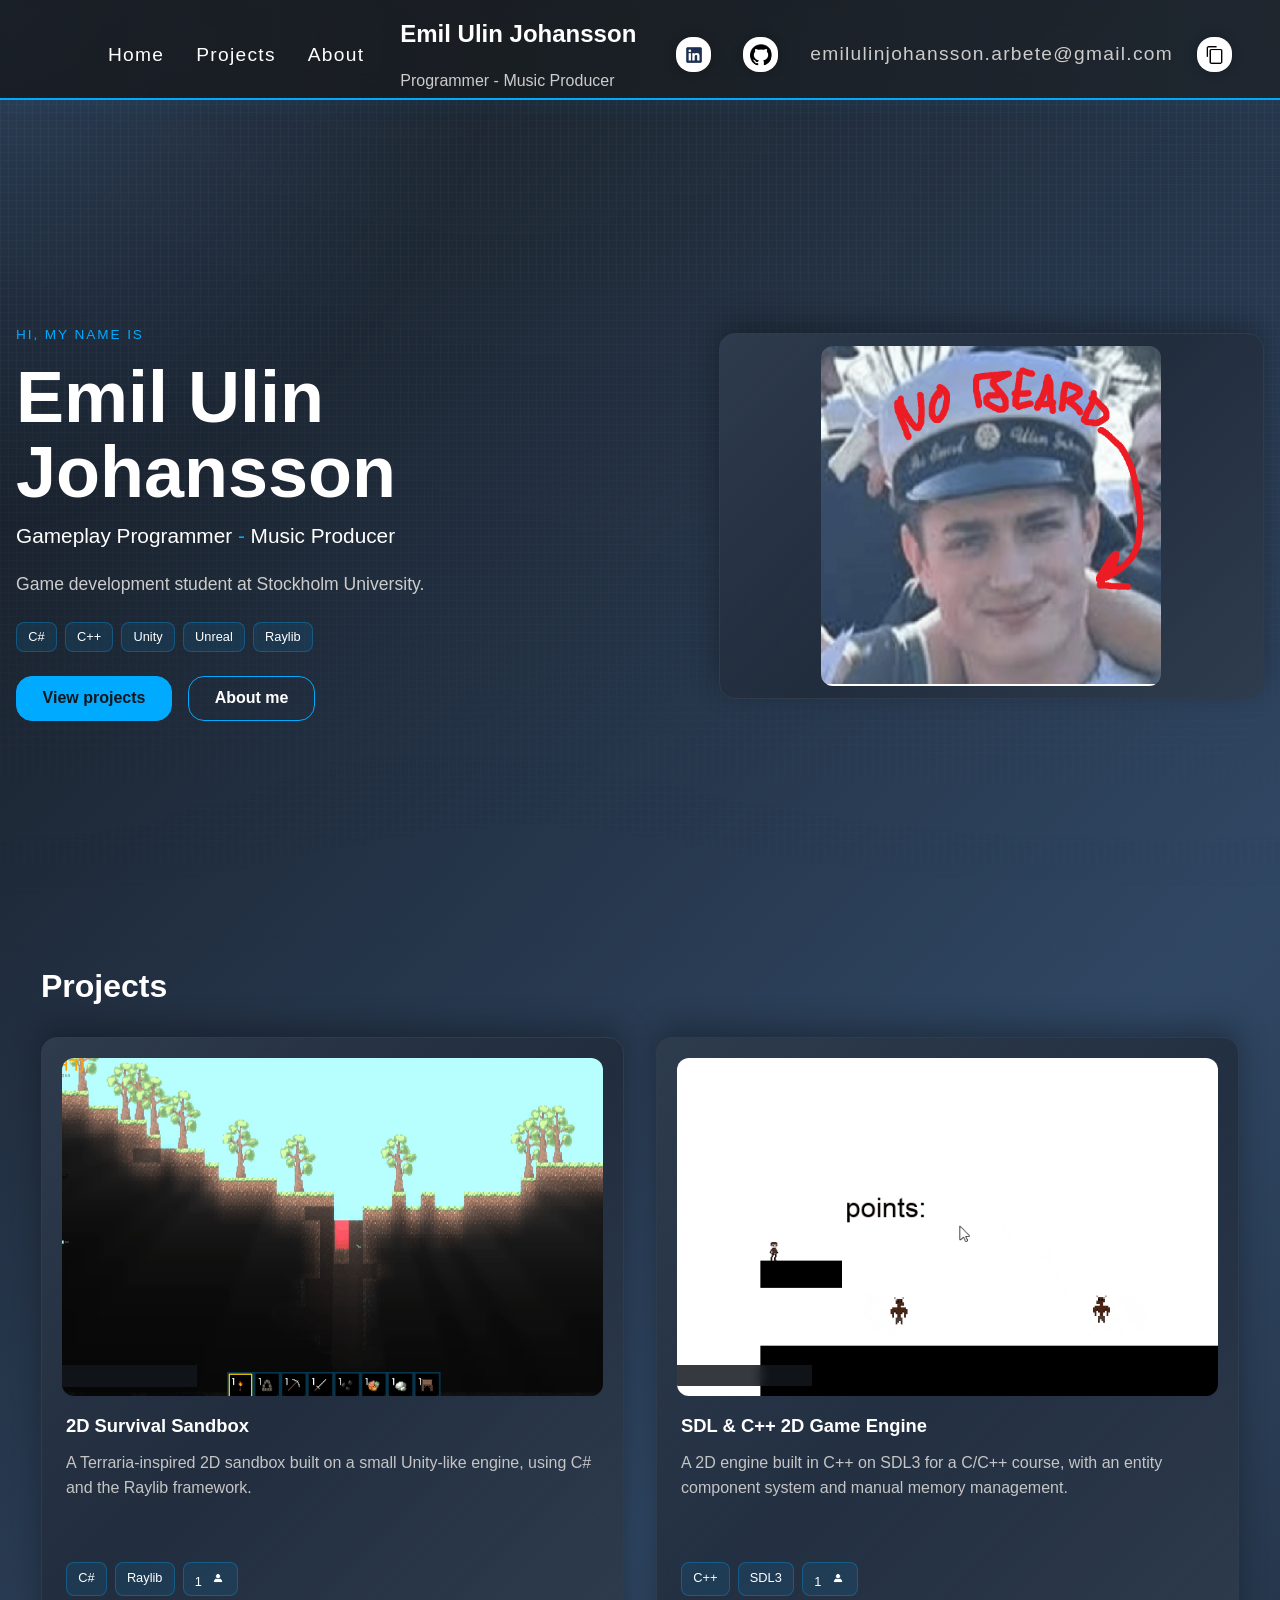
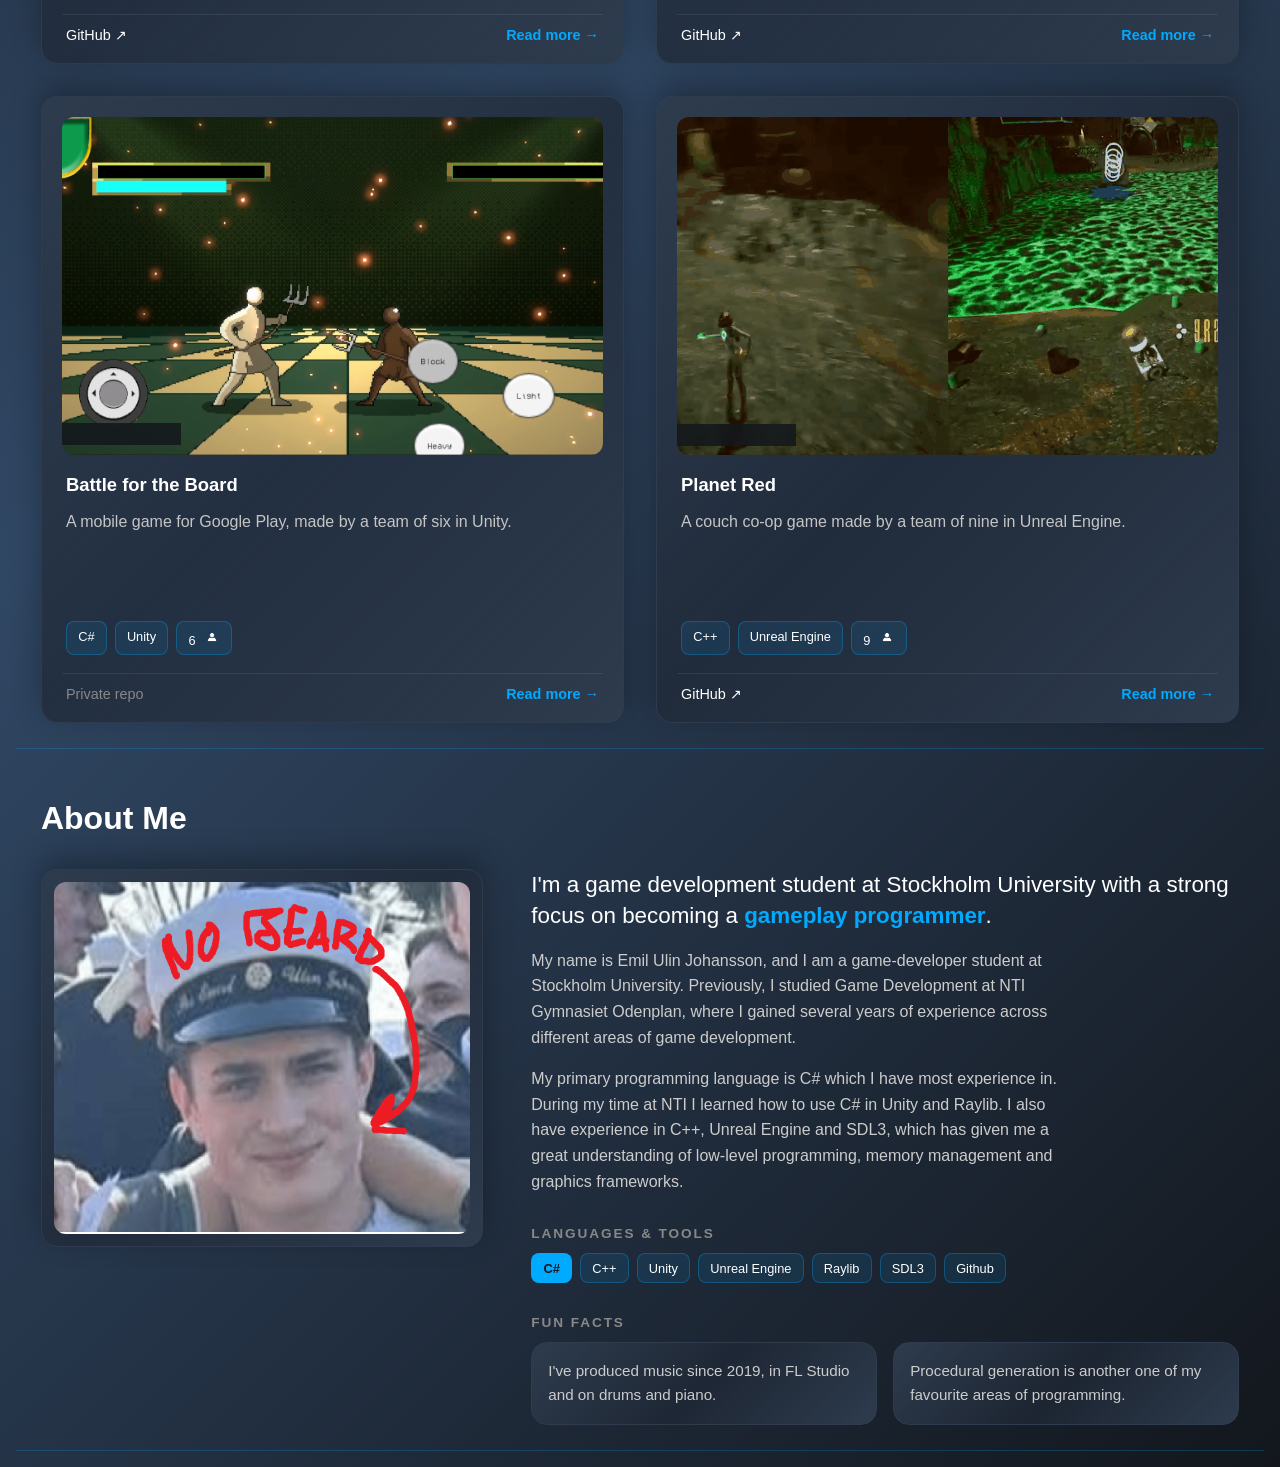
==== commit 6ff7dddd: "Update index.html" ====
--- a/index.html
+++ b/index.html
@@ -6,8 +6,8 @@
     <meta name="viewport" content="width=device-width, initial-scale=1.0">
     <title>Emil Ulin Johansson</title>
     <link rel="stylesheet" href="styles.css">
+    <link rel="stylesheet" href="projectstyles.css">
     <link rel="stylesheet" href="https://cdnjs.cloudflare.com/ajax/libs/animate.css/4.1.1/animate.min.css" />
-    <link rel="stylesheet" href="projectstyles.css">
 
     <script src="script.js" defer></script>
 </head>
@@ -131,7 +131,7 @@
                 <article class="projectdisplay">
                     <div class="project-thumb">
                         <img src="battlefortheboard.png" alt="Battle for the Board">
-                        <span class="project-date">2025</span>
+                        <span class="project-date">Mar-Jun 2025</span>
                     </div>
                     <div class="project-body">
                         <h3 class="project-title">Battle for the Board</h3>
@@ -153,7 +153,7 @@
                 <article class="projectdisplay">
                     <div class="project-thumb">
                         <img src="planetred.gif" alt="Planet Red">
-                        <span class="project-date">2026</span>
+                        <span class="project-date">Apr-Jun 2026</span>
                     </div>
                     <div class="project-body">
                         <h3 class="project-title">Planet Red</h3>
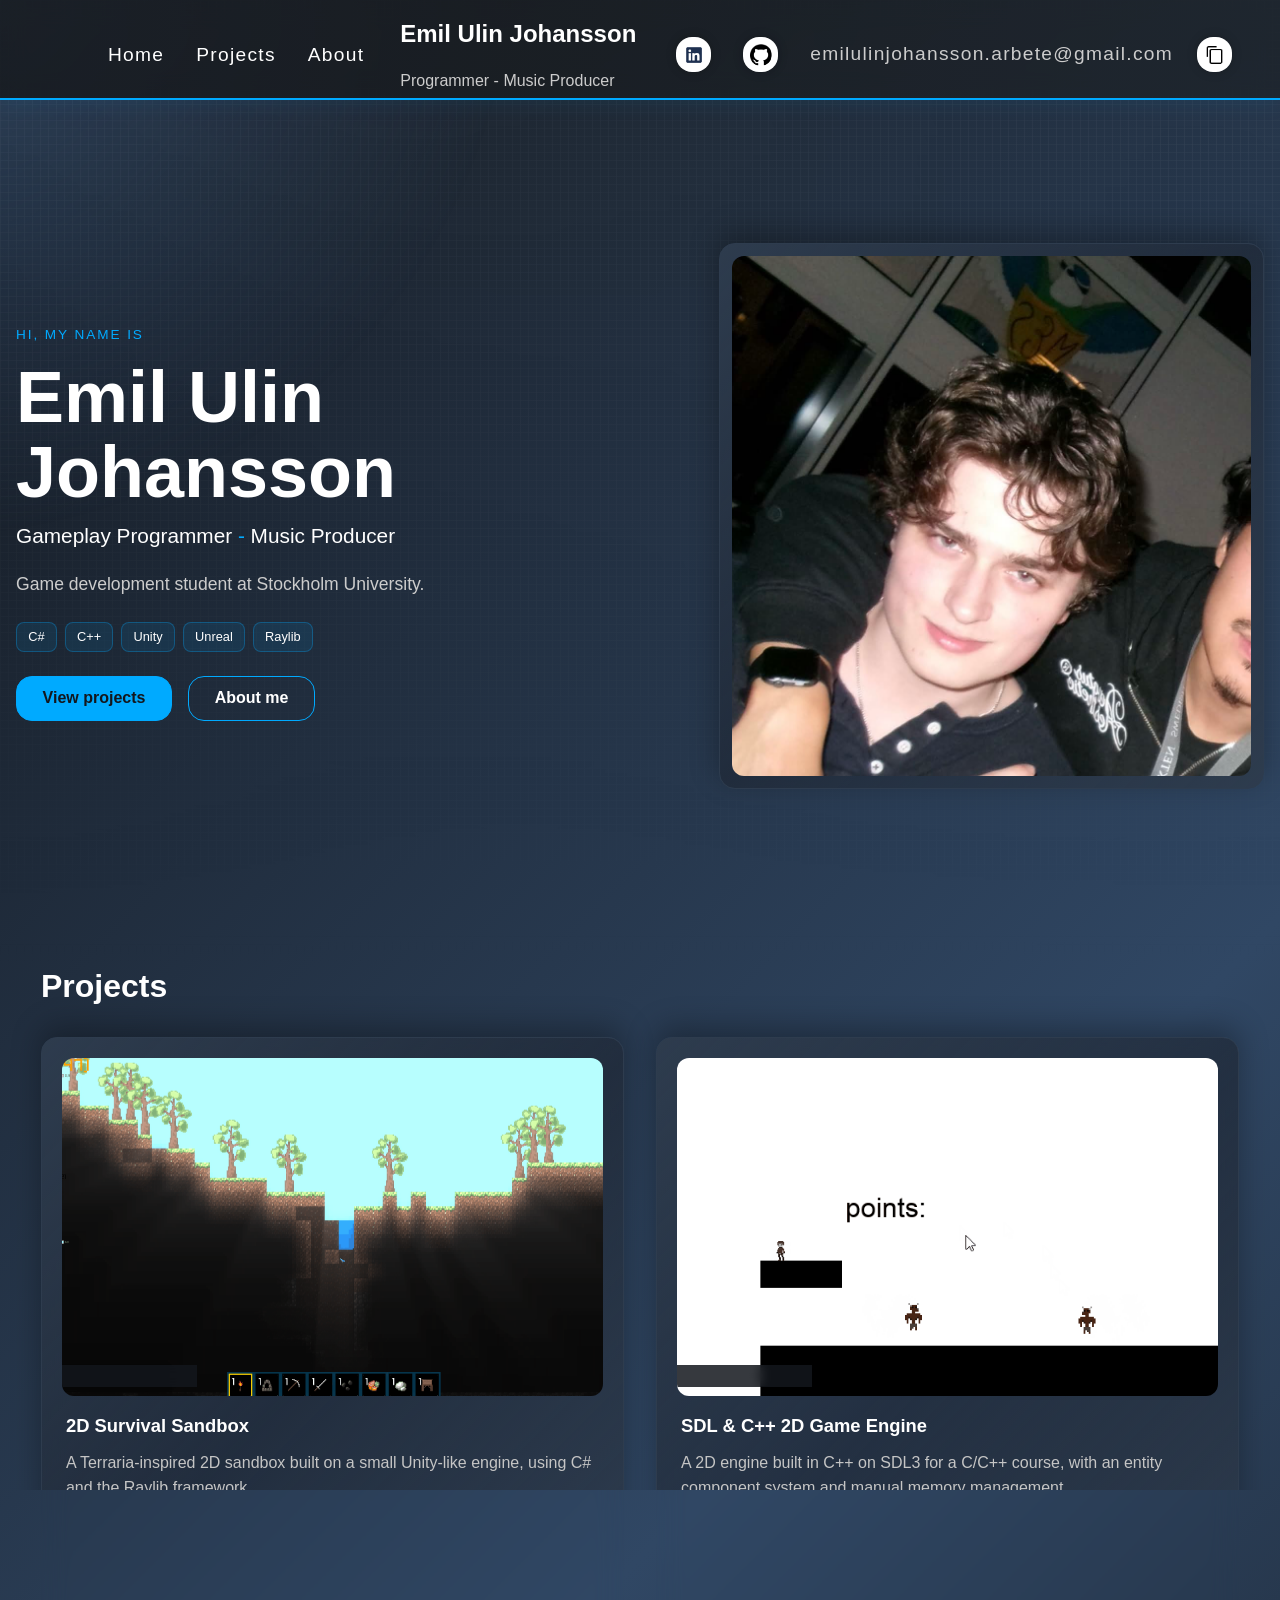
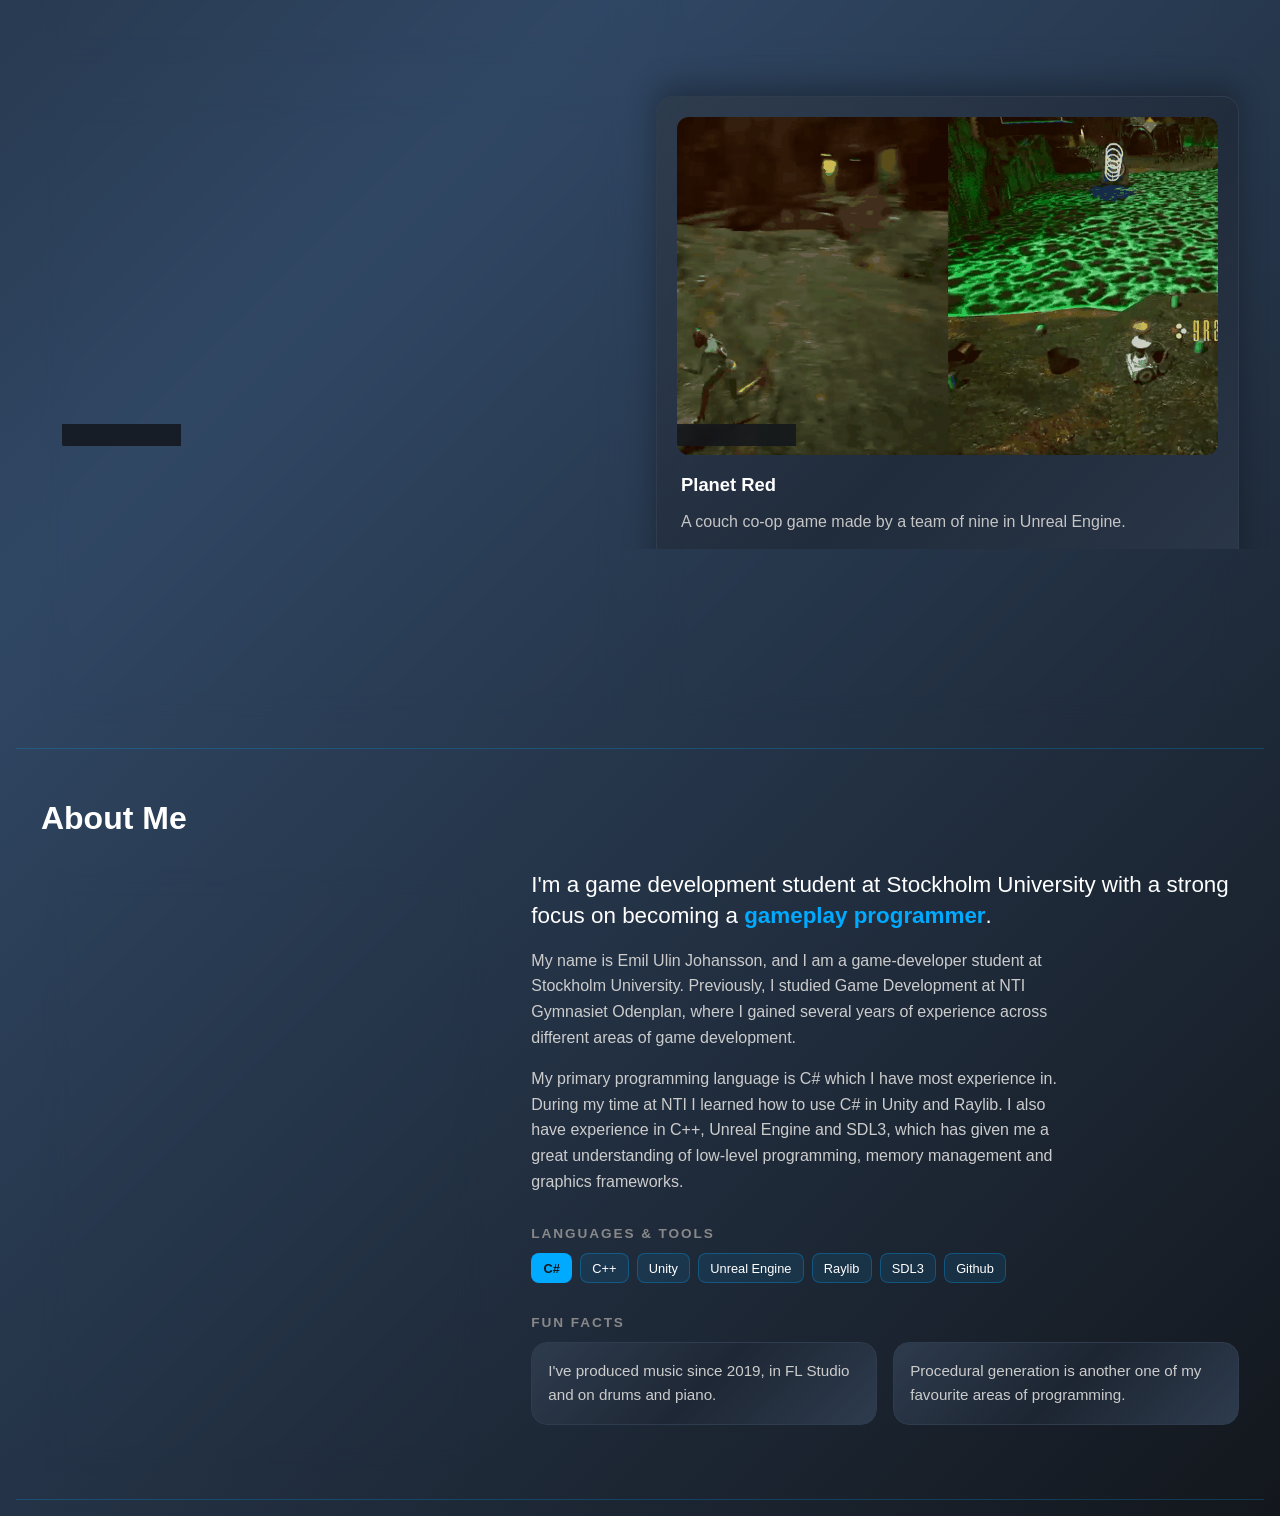
==== commit be3b5669: "uppdatering" ====
--- a/index.html
+++ b/index.html
@@ -69,7 +69,7 @@
                 </div>
             </div>
             <div class="hero-image">
-                <img src="nobeard.png" alt="Emil Ulin Johansson">
+                <img src="me.jpg" alt="Emil Ulin Johansson">
             </div>
         </header>
 
@@ -124,7 +124,7 @@
                     </div>
                     <div class="project-footer">
                         <a href="https://github.com/emilte21a/GRUPP69_PROJECT.git">GitHub ↗</a>
-                        <a href="" class="readmorebutton">Read more →</a>
+                        <a href="sdl.html" class="readmorebutton">Read more →</a>
                     </div>
                 </article>
                 <!-- PROJECT 3-->
@@ -146,7 +146,7 @@
                     </div>
                     <div class="project-footer">
                         <span class="private">Private repo</span>
-                        <a href="project3.html" class="readmorebutton">Read more →</a>
+                        <a href="battle.html" class="readmorebutton">Read more →</a>
                     </div>
                 </article>
                 <!-- PROJECT 4-->
@@ -168,7 +168,7 @@
                     </div>
                     <div class="project-footer">
                         <a href="https://github.com/ericpierrkarvan/SPM26_Grupp1.git">GitHub ↗</a>
-                        <a href="project4.html" class="readmorebutton">Read more →</a>
+                        <a href="spm.html" class="readmorebutton">Read more →</a>
                     </div>
                 </article>
             </div>
@@ -179,7 +179,7 @@
             <div id="aboutSection" class="aboutSectionContent">
 
                 <div class="about-photo">
-                    <img src="nobeard.png" alt="Emil Ulin Johansson">
+                    <img src="me3.png" alt="Emil Ulin Johansson">
                 </div>
 
                 <div class="about-text">
--- a/styles.css
+++ b/styles.css
@@ -380,7 +380,7 @@
 }
 
 .hero-image img {
-    width: min(100%, 340px);
+    width: min(100%, 680px);
     aspect-ratio: 1;
     object-fit: cover;
     border-radius: 0.75rem;
--- a/projectstyles.css
+++ b/projectstyles.css
@@ -74,6 +74,9 @@
     color: #c5c5c5;
 }
 
+.project-section a{
+    color: var(--accent);
+}
 
 .projectdisplay ul {
     display: flex;
